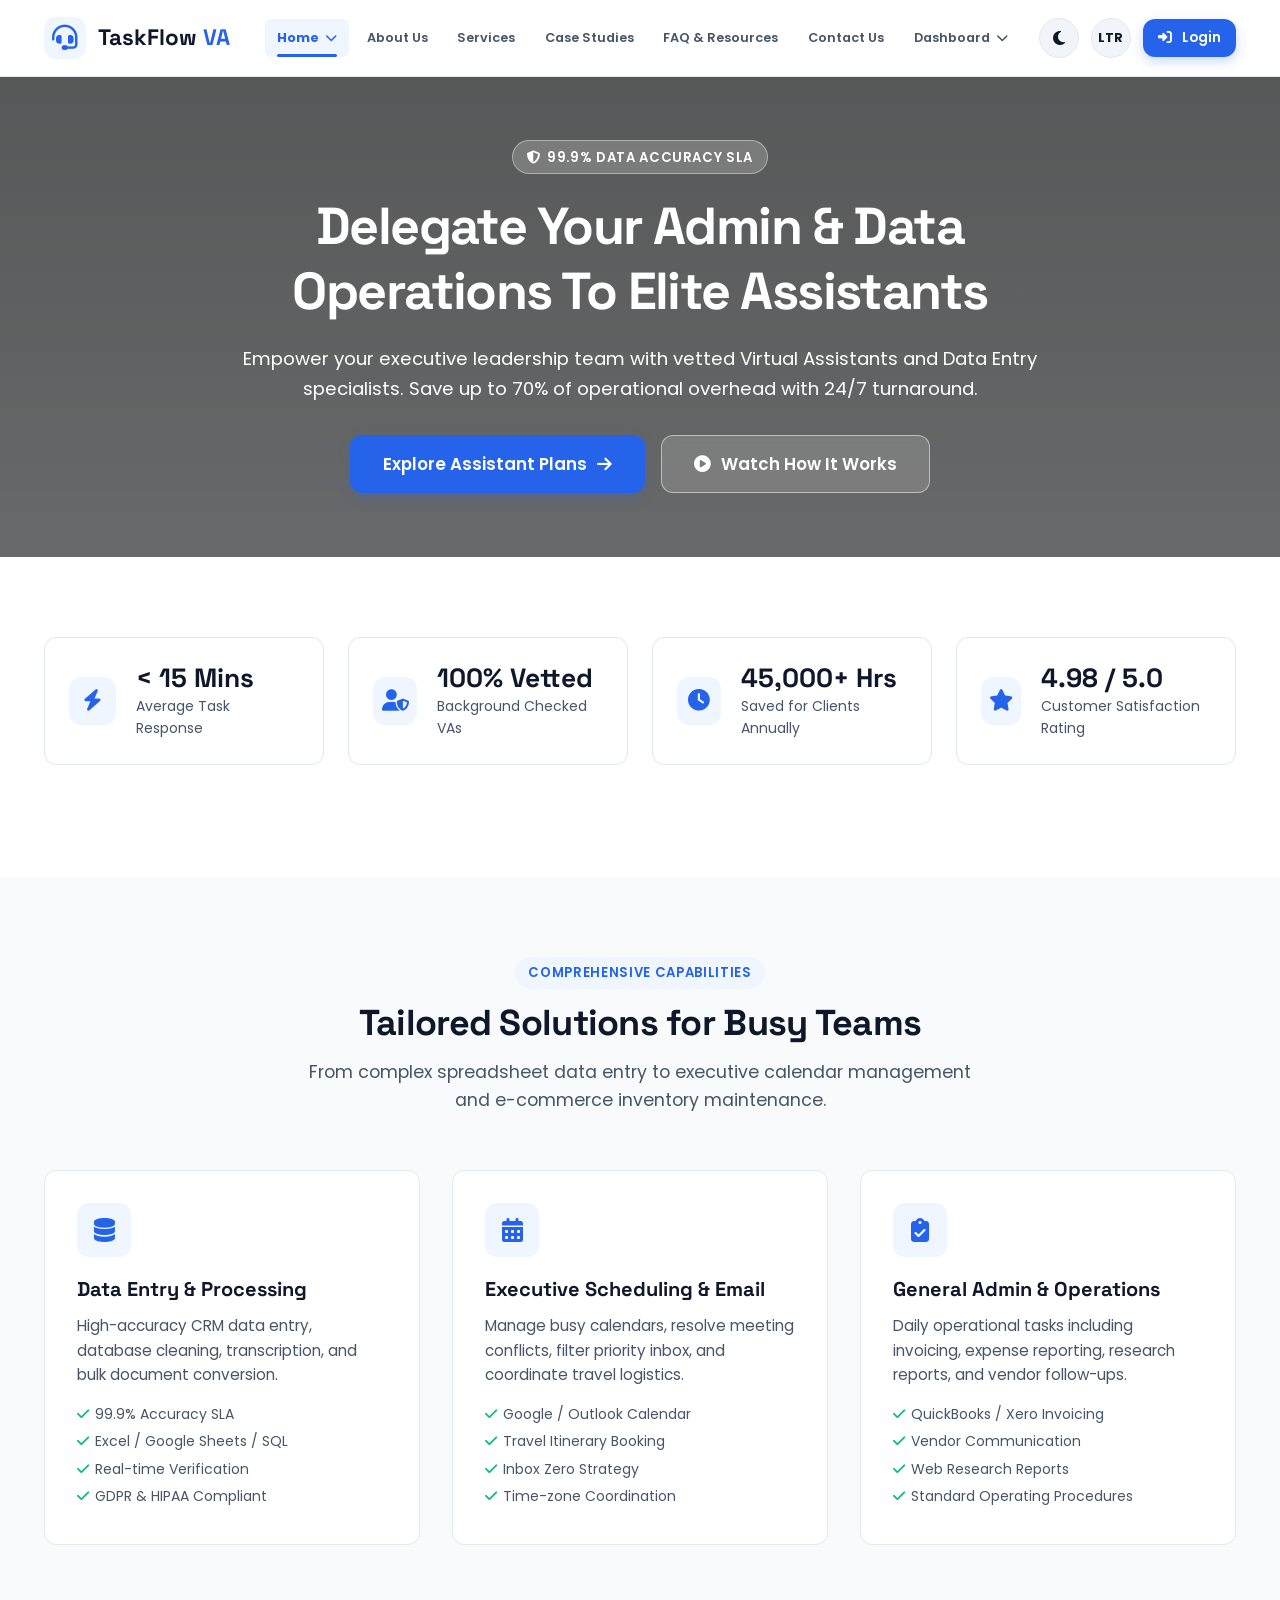
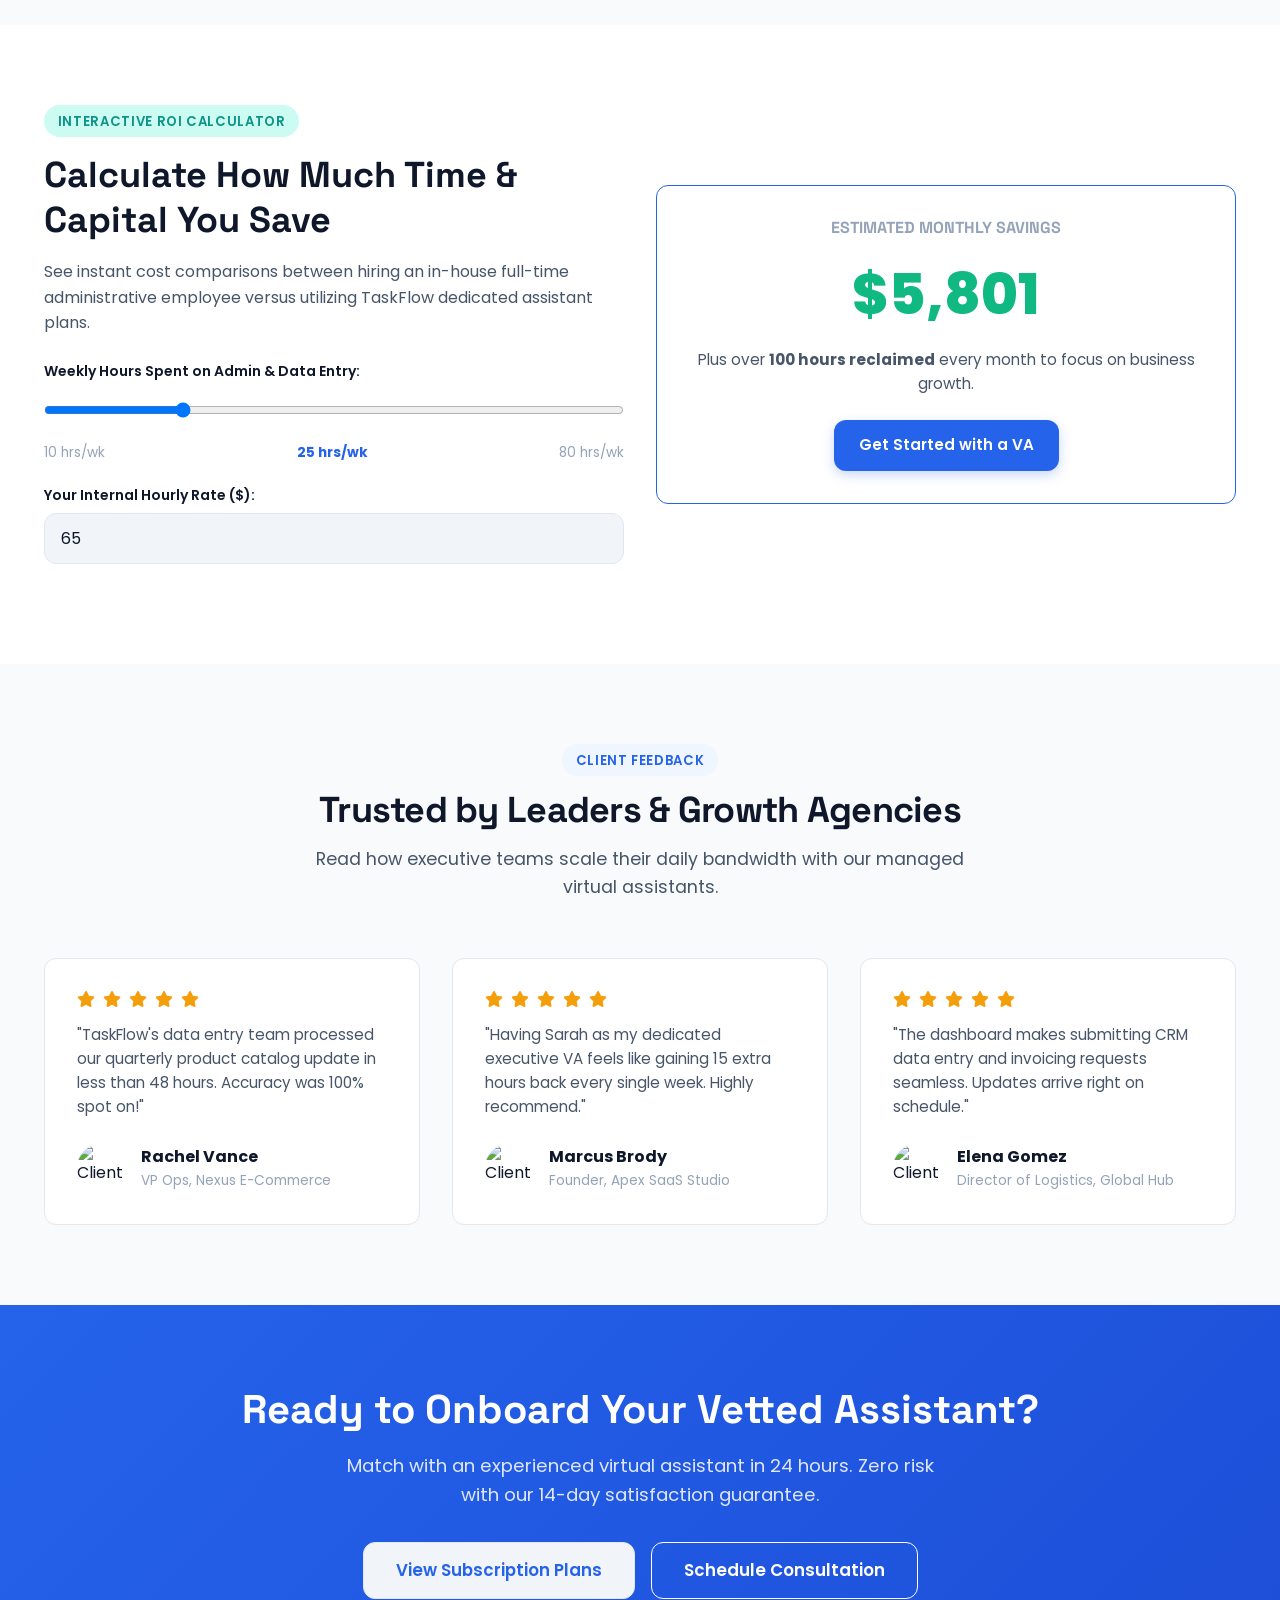
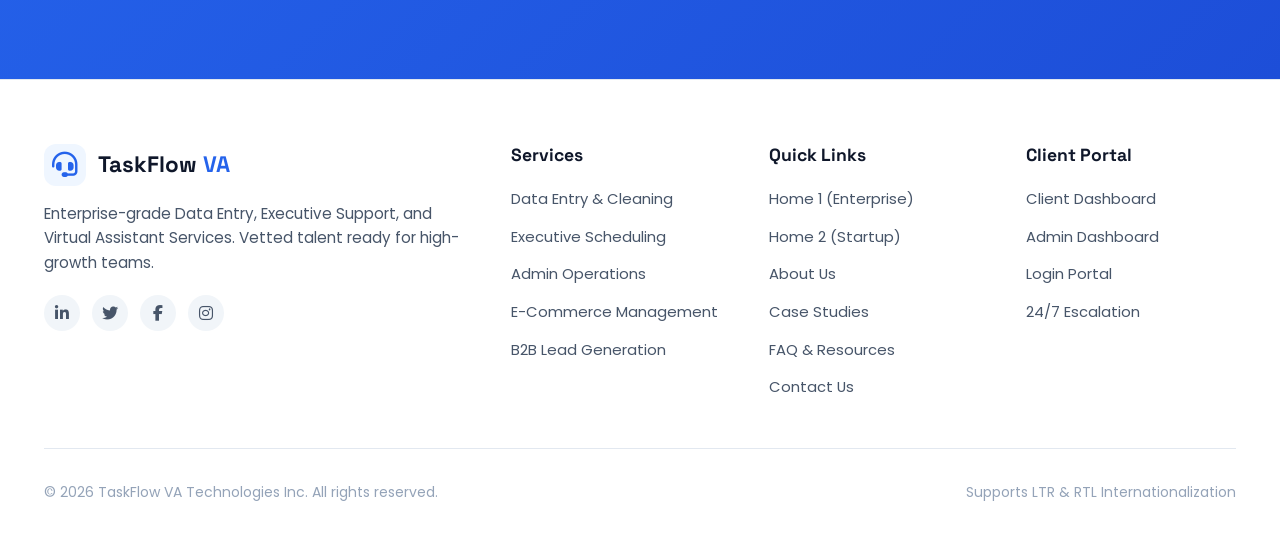
==== index.html @ 37976ad8 "hghg" ====
<!DOCTYPE html>
<html lang="en" dir="ltr" data-theme="light">

<head>
  <meta charset="UTF-8">
  <meta name="viewport" content="width=device-width, initial-scale=1.0">
  <!-- Favicon -->
  <link rel="icon" type="image/svg+xml" href="data:image/svg+xml,%3Csvg xmlns='http://www.w3.org/2000/svg' viewBox='0 0 32 32'%3E%3Crect width='32' height='32' rx='7' fill='%232563eb'/%3E%3Cpath d='M18.5 5L10 18h7l-3.5 9L24 14h-7z' fill='white'/%3E%3C/svg%3E">
  <link rel="icon" type="image/png" sizes="32x32" href="data:image/svg+xml,%3Csvg xmlns='http://www.w3.org/2000/svg' viewBox='0 0 32 32'%3E%3Crect width='32' height='32' rx='7' fill='%232563eb'/%3E%3Cpath d='M18.5 5L10 18h7l-3.5 9L24 14h-7z' fill='white'/%3E%3C/svg%3E">
  <title>Home 1 | TaskFlow VA - Professional Virtual Assistant Services</title>
  <meta name="description" content="Enterprise-grade Data Entry, Executive Scheduling, E-commerce Support, and Virtual Assistant Services. Scalable assistant packages for businesses and leaders.">

  <!-- FontAwesome Icons -->
  <link rel="stylesheet" href="https://cdnjs.cloudflare.com/ajax/libs/font-awesome/6.4.0/css/all.min.css">
  <!-- Leaflet Map CSS & JS -->
  <link rel="stylesheet" href="https://unpkg.com/leaflet@1.9.4/dist/leaflet.css" />
  <script src="https://unpkg.com/leaflet@1.9.4/dist/leaflet.js"></script>
  <!-- Custom Application Styling -->
  <link rel="stylesheet" href="style.css">
</head>

<body>

  <!-- COMMON HEADER -->
  <header class="app-header" id="app-header">
    <div class="container header-container">
      <a href="index.html" class="brand-logo">
        <i class="fa-solid fa-headset"></i>
        <span>TaskFlow <span style="color: var(--primary);">VA</span></span>
      </a>

      <nav>
        <ul class="nav-menu" id="nav-menu">
          <li class="nav-item dropdown">
            <a href="javascript:void(0)" class="nav-link" id="home-dropdown-btn">
              <span>Home</span>
              <i class="fa-solid fa-chevron-down" style="font-size: 0.75rem;"></i>
            </a>
            <div class="dropdown-menu">
              <a href="index.html" class="dropdown-item">Home 1</a>
              <a href="home2.html" class="dropdown-item">Home 2</a>
            </div>
          </li>
          <li class="nav-item">
            <a href="about.html" class="nav-link">About Us</a>
          </li>
          <li class="nav-item">
            <a href="services.html" class="nav-link">Services</a>
          </li>
          <li class="nav-item">
            <a href="case-studies.html" class="nav-link">Case Studies</a>
          </li>
          <li class="nav-item">
            <a href="faq.html" class="nav-link">FAQ & Resources</a>
          </li>
          <li class="nav-item">
            <a href="contact.html" class="nav-link">Contact Us</a>
          </li>
          <li class="nav-item dropdown">
            <a href="javascript:void(0)" class="nav-link" id="dashboard-dropdown-btn">
              <span>Dashboard</span>
              <i class="fa-solid fa-chevron-down" style="font-size: 0.75rem;"></i>
            </a>
            <div class="dropdown-menu">
              <a href="user-dashboard.html" class="dropdown-item">User Dashboard</a>
              <a href="admin-dashboard.html" class="dropdown-item">Admin Dashboard</a>
            </div>
          </li>
          <li class="nav-item mobile-only-controls" style="margin-top: 1rem; border-top: 1px solid var(--card-border); padding-top: 1.5rem;">
            <div class="mobile-controls-row">
              <button class="mobile-ctrl-btn" title="Toggle Light/Dark Theme" onclick="toggleTheme()">
                <i class="fa-solid fa-moon theme-icon-elem"></i>
                <span>Theme</span>
              </button>
              <button class="mobile-ctrl-btn" title="Toggle LTR/RTL Layout" onclick="toggleRTL()">
                <span class="rtl-text-elem" style="font-weight: 700;">LTR</span>
                <span>Layout</span>
              </button>
            </div>
            <a href="login.html" class="btn btn-primary" style="width: 100%; justify-content: center; margin-top: 1rem; padding: 0.75rem;">
              <i class="fa-solid fa-right-to-bracket"></i>
              <span>Login</span>
            </a>
          </li>
        </ul>
      </nav>

      <div class="header-actions">
        <button class="control-btn desktop-only-control" id="theme-toggle" title="Toggle Light/Dark Theme" onclick="toggleTheme()">
          <i class="fa-solid fa-moon theme-icon-elem" id="theme-icon"></i>
        </button>
        <button class="control-btn desktop-only-control" id="rtl-toggle" title="Toggle LTR/RTL Layout" onclick="toggleRTL()">
          <span id="rtl-text" class="rtl-text-elem" style="font-weight: 700; font-size: 0.8rem;">LTR</span>
        </button>
        <a href="login.html" class="btn btn-primary btn-sm desktop-only-control">
          <i class="fa-solid fa-right-to-bracket"></i>
          <span>Login</span>
        </a>
        <button class="control-btn mobile-toggle" onclick="toggleMobileMenu()">
          <i class="fa-solid fa-bars"></i>
        </button>
      </div>
    </div>
  </header>

  <main id="app-content">
    <!-- HOME 1 PAGE -->
    <div id="view-home1" class="page-view active">
      <!-- Section 1: Hero Banner -->
      <section class="hero-section hero-section-bg hero-bg-home1">
        <div class="container">
          <div class="hero-content hero-content-center">
            <span class="badge"><i class="fa-solid fa-shield-halved"></i> 99.9% Data Accuracy SLA</span>
            <h1>Delegate Your Admin & Data Operations To Elite Assistants</h1>
            <p style="color: #ffffff;">Empower your executive leadership team with vetted Virtual Assistants and Data Entry specialists. Save up to 70% of operational overhead with 24/7 turnaround.</p>
            <div class="flex gap-2 items-center justify-center">
              <a href="pricing.html" class="btn btn-primary btn-lg">
                <span>Explore Assistant Plans</span>
                <i class="fa-solid fa-arrow-right"></i>
              </a>
              <a href="how-it-works.html" class="btn btn-secondary btn-lg">
                <i class="fa-solid fa-circle-play"></i> Watch How It Works
              </a>
            </div>
          </div>
        </div>
      </section>

      <!-- Section 2: Key Capabilities & Live Stats -->
      <section class="section-padding" style="background: var(--bg-secondary); border-y: 1px solid var(--card-border);">
        <div class="container">
          <div class="stats-grid">
            <div class="stat-card">
              <div class="stat-icon"><i class="fa-solid fa-bolt"></i></div>
              <div class="stat-info">
                <h3>&lt; 15 Mins</h3>
                <p>Average Task Response</p>
              </div>
            </div>
            <div class="stat-card">
              <div class="stat-icon"><i class="fa-solid fa-user-shield"></i></div>
              <div class="stat-info">
                <h3>100% Vetted</h3>
                <p>Background Checked VAs</p>
              </div>
            </div>
            <div class="stat-card">
              <div class="stat-icon"><i class="fa-solid fa-clock"></i></div>
              <div class="stat-info">
                <h3>45,000+ Hrs</h3>
                <p>Saved for Clients Annually</p>
              </div>
            </div>
            <div class="stat-card">
              <div class="stat-icon"><i class="fa-solid fa-star"></i></div>
              <div class="stat-info">
                <h3>4.98 / 5.0</h3>
                <p>Customer Satisfaction Rating</p>
              </div>
            </div>
          </div>
        </div>
      </section>

      <!-- Section 3: Core Capabilities & Featured Services -->
      <section class="section-padding">
        <div class="container">
          <div class="section-header text-center">
            <span class="badge">Comprehensive Capabilities</span>
            <h2>Tailored Solutions for Busy Teams</h2>
            <p>From complex spreadsheet data entry to executive calendar management and e-commerce inventory maintenance.</p>
          </div>
          <div class="grid-3" id="home1-services-grid"></div>
        </div>
      </section>

      <!-- Section 4: Interactive ROI & Hours Estimator -->
      <section class="section-padding" style="background: var(--bg-secondary);">
        <div class="container">
          <div class="grid-2 items-center">
            <div>
              <span class="badge badge-accent">Interactive ROI Calculator</span>
              <h2 style="font-size: 2.25rem; margin: 1rem 0;">Calculate How Much Time & Capital You Save</h2>
              <p style="color: var(--text-secondary); margin-bottom: 1.5rem;">See instant cost comparisons between hiring an in-house full-time administrative employee versus utilizing TaskFlow dedicated assistant plans.</p>

              <div class="form-group">
                <label>Weekly Hours Spent on Admin & Data Entry:</label>
                <input type="range" min="10" max="80" value="25" class="form-control" id="calc-hours" oninput="updateCalculator()">
                <div class="flex justify-between" style="font-size: 0.85rem; color: var(--text-muted); margin-top: 0.25rem;">
                  <span>10 hrs/wk</span>
                  <span id="calc-hours-val" style="font-weight: 700; color: var(--primary);">25 hrs/wk</span>
                  <span>80 hrs/wk</span>
                </div>
              </div>

              <div class="form-group">
                <label>Your Internal Hourly Rate ($):</label>
                <input type="number" value="65" class="form-control" id="calc-rate" oninput="updateCalculator()">
              </div>
            </div>

            <div class="feature-card" style="background: var(--card-bg); text-align: center; border-color: var(--primary);">
              <h3 style="color: var(--text-muted); font-size: 1rem; text-transform: uppercase;">Estimated Monthly Savings</h3>
              <div style="font-size: 3.5rem; font-weight: 800; color: var(--success); margin: 0.5rem 0;" id="calc-savings-result">$4,875</div>
              <p style="color: var(--text-secondary); margin-bottom: 1.5rem;">Plus over <strong><span id="calc-hours-saved">100</span> hours reclaimed</strong> every month to focus on business growth.</p>
              <a href="pricing.html" class="btn btn-primary">Get Started with a VA</a>
            </div>
          </div>
        </div>
      </section>

      <!-- Section 5: Client Testimonials & Endorsements -->
      <section class="section-padding">
        <div class="container">
          <div class="section-header text-center">
            <span class="badge">Client Feedback</span>
            <h2>Trusted by Leaders & Growth Agencies</h2>
            <p>Read how executive teams scale their daily bandwidth with our managed virtual assistants.</p>
          </div>
          <div class="grid-3">
            <div class="feature-card">
              <div class="flex gap-1" style="color: var(--warning); margin-bottom: 1rem;">
                <i class="fa-solid fa-star"></i><i class="fa-solid fa-star"></i><i class="fa-solid fa-star"></i><i class="fa-solid fa-star"></i><i class="fa-solid fa-star"></i>
              </div>
              <p style="color: var(--text-secondary); margin-bottom: 1.5rem;">"TaskFlow's data entry team processed our quarterly product catalog update in less than 48 hours. Accuracy was 100% spot on!"</p>
              <div class="flex items-center gap-2">
                <img src="https://images.unsplash.com/photo-1534528741775-53994a69daeb?auto=format&fit=crop&w=120&q=80" style="width: 48px; height: 48px; border-radius: 50%;" alt="Client">
                <div>
                  <strong>Rachel Vance</strong>
                  <p style="font-size: 0.85rem; color: var(--text-muted);">VP Ops, Nexus E-Commerce</p>
                </div>
              </div>
            </div>

            <div class="feature-card">
              <div class="flex gap-1" style="color: var(--warning); margin-bottom: 1rem;">
                <i class="fa-solid fa-star"></i><i class="fa-solid fa-star"></i><i class="fa-solid fa-star"></i><i class="fa-solid fa-star"></i><i class="fa-solid fa-star"></i>
              </div>
              <p style="color: var(--text-secondary); margin-bottom: 1.5rem;">"Having Sarah as my dedicated executive VA feels like gaining 15 extra hours back every single week. Highly recommend."</p>
              <div class="flex items-center gap-2">
                <img src="https://images.unsplash.com/photo-1507003211169-0a1dd7228f2d?auto=format&fit=crop&w=120&q=80" style="width: 48px; height: 48px; border-radius: 50%;" alt="Client">
                <div>
                  <strong>Marcus Brody</strong>
                  <p style="font-size: 0.85rem; color: var(--text-muted);">Founder, Apex SaaS Studio</p>
                </div>
              </div>
            </div>

            <div class="feature-card">
              <div class="flex gap-1" style="color: var(--warning); margin-bottom: 1rem;">
                <i class="fa-solid fa-star"></i><i class="fa-solid fa-star"></i><i class="fa-solid fa-star"></i><i class="fa-solid fa-star"></i><i class="fa-solid fa-star"></i>
              </div>
              <p style="color: var(--text-secondary); margin-bottom: 1.5rem;">"The dashboard makes submitting CRM data entry and invoicing requests seamless. Updates arrive right on schedule."</p>
              <div class="flex items-center gap-2">
                <img src="https://images.unsplash.com/photo-1573497019940-1c28c88b4f3e?auto=format&fit=crop&w=120&q=80" style="width: 48px; height: 48px; border-radius: 50%;" alt="Client">
                <div>
                  <strong>Elena Gomez</strong>
                  <p style="font-size: 0.85rem; color: var(--text-muted);">Director of Logistics, Global Hub</p>
                </div>
              </div>
            </div>
          </div>
        </div>
      </section>

      <!-- Section 6: Action Banner CTA -->
      <section class="section-padding" style="background: linear-gradient(135deg, var(--primary), #1d4ed8); color: #ffffff;">
        <div class="container text-center">
          <h2 style="font-size: 2.5rem; color: #ffffff; margin-bottom: 1rem;">Ready to Onboard Your Vetted Assistant?</h2>
          <p style="font-size: 1.15rem; color: rgba(255,255,255,0.85); max-width: 600px; margin: 0 auto 2rem auto;">Match with an experienced virtual assistant in 24 hours. Zero risk with our 14-day satisfaction guarantee.</p>
          <div class="flex justify-center gap-2">
            <a href="pricing.html" class="btn btn-secondary btn-lg" style="color: var(--primary);">View Subscription Plans</a>
            <a href="contact.html" class="btn btn-outline btn-lg" style="border-color: #fff; color: #fff;">Schedule Consultation</a>
          </div>
        </div>
      </section>
    </div>
  </main>

  <!-- COMMON FOOTER -->
  <footer class="app-footer">
    <div class="container">
      <div class="footer-grid">
        <div class="footer-col">
          <a href="index.html" class="brand-logo" style="margin-bottom: 1rem; display: inline-flex;">
            <i class="fa-solid fa-headset"></i>
            <span>TaskFlow <span style="color: var(--primary);">VA</span></span>
          </a>
          <p>Enterprise-grade Data Entry, Executive Support, and Virtual Assistant Services. Vetted talent ready for high-growth teams.</p>
          <div class="social-links">
            <a href="javascript:void(0)" class="social-icon"><i class="fa-brands fa-linkedin-in"></i></a>
            <a href="javascript:void(0)" class="social-icon"><i class="fa-brands fa-twitter"></i></a>
            <a href="javascript:void(0)" class="social-icon"><i class="fa-brands fa-facebook-f"></i></a>
            <a href="javascript:void(0)" class="social-icon"><i class="fa-brands fa-instagram"></i></a>
          </div>
        </div>

        <div class="footer-col">
          <h4>Services</h4>
          <ul class="footer-links">
            <li><a href="services.html">Data Entry & Cleaning</a></li>
            <li><a href="services.html">Executive Scheduling</a></li>
            <li><a href="services.html">Admin Operations</a></li>
            <li><a href="services.html">E-Commerce Management</a></li>
            <li><a href="services.html">B2B Lead Generation</a></li>
          </ul>
        </div>

        <div class="footer-col">
          <h4>Quick Links</h4>
          <ul class="footer-links">
            <li><a href="index.html">Home 1 (Enterprise)</a></li>
            <li><a href="home2.html">Home 2 (Startup)</a></li>
            <li><a href="about.html">About Us</a></li>
            <li><a href="case-studies.html">Case Studies</a></li>
            <li><a href="faq.html">FAQ & Resources</a></li>
            <li><a href="contact.html">Contact Us</a></li>
          </ul>
        </div>

        <div class="footer-col">
          <h4>Client Portal</h4>
          <ul class="footer-links">
            <li><a href="user-dashboard.html">Client Dashboard</a></li>
            <li><a href="admin-dashboard.html">Admin Dashboard</a></li>
            <li><a href="login.html">Login Portal</a></li>
            <li><a href="contact.html">24/7 Escalation</a></li>
          </ul>
        </div>
      </div>

      <div class="footer-bottom">
        <p>&copy; 2026 TaskFlow VA Technologies Inc. All rights reserved.</p>
        <p>Supports LTR & RTL Internationalization</p>
      </div>
    </div>
  </footer>

  <script src="data.js"></script>
  <script src="app.js"></script>
</body>
</html>
---- style.css ----
/* ==========================================================================
   Data Entry & Virtual Assistant Service - Design System & Modern CSS
   ========================================================================== */

@import url('https://fonts.googleapis.com/css2?family=Poppins:ital,wght@0,300;0,400;0,500;0,600;0,700;0,800;1,400&family=Space+Grotesk:wght@400;500;600;700&family=Outfit:wght@400;500;600;700;800&display=swap');

:root {
  /* Color Palette - Light Mode */
  --bg-primary: #f8fafc;
  --bg-secondary: #ffffff;
  --bg-tertiary: #f1f5f9;
  --card-bg: #ffffff;
  --card-border: #e2e8f0;

  --text-primary: #0f172a;
  --text-secondary: #475569;
  --text-muted: #94a3b8;

  --primary: #2563eb;
  --primary-hover: #1d4ed8;
  --primary-light: #eff6ff;
  --accent: #0d9488;
  --accent-light: #ccfbf1;
  --success: #10b981;
  --warning: #f59e0b;
  --danger: #ef4444;

  --header-bg: rgba(255, 255, 255, 0.92);
  --sidebar-bg: #ffffff;
  --sidebar-border: #e2e8f0;

  --shadow-sm: 0 1px 2px 0 rgba(0, 0, 0, 0.05);
  --shadow-md: 0 4px 6px -1px rgba(0, 0, 0, 0.1), 0 2px 4px -1px rgba(0, 0, 0, 0.06);
  --shadow-lg: 0 10px 25px -5px rgba(0, 0, 0, 0.1), 0 8px 10px -6px rgba(0, 0, 0, 0.04);
  --shadow-glow: 0 0 20px rgba(37, 99, 235, 0.15);

  --radius-sm: 6px;
  --radius-md: 12px;
  --radius-lg: 20px;
  --radius-full: 9999px;

  --transition: all 0.25s cubic-bezier(0.4, 0, 0.2, 1);
  --font-main: 'Poppins', -apple-system, BlinkMacSystemFont, sans-serif;
  --font-heading: 'Space Grotesk', sans-serif;
}

[data-theme="dark"] {
  /* Color Palette - Dark Mode */
  --bg-primary: #0b0f19;
  --bg-secondary: #111827;
  --bg-tertiary: #1e293b;
  --card-bg: #111827;
  --card-border: #1f2937;

  --text-primary: #f8fafc;
  --text-secondary: #cbd5e1;
  --text-muted: #64748b;

  --primary: #3b82f6;
  --primary-hover: #60a5fa;
  --primary-light: rgba(59, 130, 246, 0.15);
  --accent: #14b8a6;
  --accent-light: rgba(20, 184, 166, 0.15);
  --success: #34d399;
  --warning: #fbbf24;
  --danger: #f87171;

  --header-bg: rgba(17, 24, 39, 0.92);
  --sidebar-bg: #111827;
  --sidebar-border: #1f2937;

  --shadow-sm: 0 1px 2px 0 rgba(0, 0, 0, 0.4);
  --shadow-md: 0 4px 6px -1px rgba(0, 0, 0, 0.5);
  --shadow-lg: 0 10px 25px -5px rgba(0, 0, 0, 0.6);
  --shadow-glow: 0 0 25px rgba(59, 130, 246, 0.25);
}

/* Reset & Basic Styles */
*,
*::before,
*::after {
  box-sizing: border-box;
  margin: 0;
  padding: 0;
}

html,
body {
  max-width: 100%;
  overflow-x: hidden !important;
  position: relative;
}

body {
  font-family: var(--font-main);
  background-color: var(--bg-primary);
  color: var(--text-primary);
  line-height: 1.6;
  transition: background-color 0.3s ease, color 0.3s ease;
}

/* Global Content Containment for Mobile Zero-Scrollbar */
main,
section,
.page-view,
.container,
.hero-section,
.dashboard-main,
.app-header,
.app-footer {
  max-width: 100vw;
  box-sizing: border-box;
}

/* Typography */
h1,
h2,
h3,
h4,
h5,
h6 {
  font-family: var(--font-heading);
  font-weight: 700;
  line-height: 1.25;
  color: var(--text-primary);
}

a {
  color: var(--primary);
  text-decoration: none;
  transition: var(--transition);
}

a:hover {
  color: var(--primary-hover);
}

button,
input,
select,
textarea {
  font-family: inherit;
  font-size: inherit;
}

/* Utility Containers */
.container {
  width: 100%;
  max-width: 1240px;
  margin: 0 auto;
  padding: 0 1.5rem;
}

.section-padding {
  padding: 5rem 0;
}

.text-center {
  text-align: center;
}

.text-start {
  text-align: start;
}

.flex {
  display: flex;
}

.flex-col {
  flex-direction: column;
}

.items-center {
  align-items: center;
}

.justify-between {
  justify-content: space-between;
}

.justify-center {
  justify-content: center;
}

.gap-1 {
  gap: 0.5rem;
}

.gap-2 {
  gap: 1rem;
}

.gap-3 {
  gap: 1.5rem;
}

.gap-4 {
  gap: 2rem;
}

.badge {
  display: inline-flex;
  align-items: center;
  gap: 0.4rem;
  padding: 0.35rem 0.85rem;
  font-size: 0.825rem;
  font-weight: 600;
  border-radius: var(--radius-full);
  background: var(--primary-light);
  color: var(--primary);
  text-transform: uppercase;
  letter-spacing: 0.05em;
}

.badge-accent {
  background: var(--accent-light);
  color: var(--accent);
}

.section-header {
  max-width: 680px;
  margin: 0 auto 3.5rem auto;
}

.section-header h2 {
  font-size: 2.25rem;
  margin: 0.75rem 0;
  letter-spacing: -0.02em;
}

.section-header p {
  color: var(--text-secondary);
  font-size: 1.1rem;
}

/* Buttons */
.btn {
  display: inline-flex;
  align-items: center;
  justify-content: center;
  gap: 0.6rem;
  padding: 0.75rem 1.5rem;
  font-size: 0.95rem;
  font-weight: 600;
  border-radius: var(--radius-md);
  border: 1px solid transparent;
  cursor: pointer;
  transition: var(--transition);
  white-space: nowrap;
}

.btn-primary {
  background-color: var(--primary);
  color: #ffffff;
  box-shadow: 0 4px 12px rgba(37, 99, 235, 0.25);
}

.btn-primary:hover {
  background-color: var(--primary-hover);
  transform: translateY(-2px);
  box-shadow: 0 6px 18px rgba(37, 99, 235, 0.35);
  color: #ffffff;
}

.btn-secondary {
  background-color: var(--bg-tertiary);
  color: var(--text-primary);
  border-color: var(--card-border);
}

.btn-secondary:hover {
  background-color: var(--card-border);
  color: var(--text-primary);
}

.btn-outline {
  background: transparent;
  border-color: var(--primary);
  color: var(--primary);
}

.btn-outline:hover {
  background: var(--primary-light);
}

.btn-sm {
  padding: 0.45rem 0.9rem;
  font-size: 0.85rem;
}

.btn-lg {
  padding: 0.9rem 2rem;
  font-size: 1.05rem;
}

/* Header & Header Options */
.app-header {
  position: fixed;
  top: 0;
  left: 0;
  right: 0;
  width: 100%;
  z-index: 1000;
  background-color: var(--header-bg);
  backdrop-filter: blur(12px);
  border-bottom: 1px solid var(--card-border);
  transition: var(--transition);
}

.header-container {
  display: flex;
  align-items: center;
  justify-content: space-between;
  height: 76px;
}

.brand-logo {
  display: flex;
  align-items: center;
  gap: 0.75rem;
  font-family: var(--font-heading);
  font-size: 1.4rem;
  font-weight: 800;
  color: var(--text-primary);
  white-space: nowrap;
  flex-shrink: 0;
}

.brand-logo i {
  color: var(--primary);
  font-size: 1.6rem;
  background: var(--primary-light);
  padding: 0.5rem;
  border-radius: var(--radius-md);
}

.nav-menu {
  display: flex;
  align-items: center;
  gap: 0.35rem;
  list-style: none;
  margin-right: auto;
  padding-left: 1rem;
}

.nav-item {
  position: relative;
  white-space: nowrap;
}

.nav-link {
  display: inline-flex;
  align-items: center;
  gap: 0.4rem;
  padding: 0.55rem 0.75rem;
  font-size: 0.8rem;
  font-weight: 600;
  color: var(--text-secondary);
  border-radius: var(--radius-sm);
  cursor: pointer;
  white-space: nowrap;
  position: relative;
  transition: var(--transition);
}

.nav-link::after {
  content: '';
  position: absolute;
  bottom: 0;
  left: 0.75rem;
  right: 0.75rem;
  height: 3px;
  background-color: var(--primary);
  border-radius: 2px;
  transform: scaleX(0);
  transition: transform 0.25s ease;
}

.nav-link:hover {
  color: var(--primary);
  background-color: var(--primary-light);
}

.nav-link:hover::after {
  transform: scaleX(1);
}

.nav-link.active {
  color: var(--primary);
  background-color: var(--primary-light);
  font-weight: 700;
}

.nav-link.active::after {
  transform: scaleX(1);
}

/* Dropdown Menu */
.dropdown-menu {
  position: absolute;
  top: 100%;
  inset-inline-start: 0;
  min-width: 200px;
  background-color: var(--card-bg);
  border: 1px solid var(--card-border);
  border-radius: var(--radius-md);
  box-shadow: var(--shadow-lg);
  padding: 0.5rem;
  display: none;
  flex-direction: column;
  gap: 0.25rem;
  z-index: 1050;
  animation: fadeIn 0.2s ease;
}

.nav-item.dropdown:hover .dropdown-menu,
.nav-item.dropdown:focus-within .dropdown-menu {
  display: flex;
}

.dropdown-item {
  display: flex;
  align-items: center;
  gap: 0.6rem;
  padding: 0.65rem 0.9rem;
  font-size: 0.9rem;
  font-weight: 500;
  color: var(--text-secondary);
  border-radius: var(--radius-sm);
  transition: var(--transition);
}

.dropdown-item:hover,
.dropdown-item.active {
  background-color: var(--primary-light);
  color: var(--primary);
  font-weight: 600;
}

/* Header Controls Right */
.header-actions {
  display: flex;
  align-items: center;
  gap: 0.75rem;
}

.control-btn {
  background: var(--bg-tertiary);
  border: 1px solid var(--card-border);
  color: var(--text-primary);
  width: 40px;
  height: 40px;
  border-radius: var(--radius-full);
  display: flex;
  align-items: center;
  justify-content: center;
  cursor: pointer;
  transition: var(--transition);
  font-size: 1rem;
}

.control-btn:hover {
  background: var(--primary-light);
  color: var(--primary);
  border-color: var(--primary);
}

.mobile-toggle {
  display: none;
}

/* Common Footer */
.app-footer {
  background-color: var(--bg-secondary);
  border-top: 1px solid var(--card-border);
  padding: 4rem 0 2rem 0;
}

.footer-grid {
  display: grid;
  grid-template-columns: 2fr repeat(3, 1fr);
  gap: 3rem;
  margin-bottom: 3rem;
}

.footer-col h4 {
  font-size: 1.1rem;
  margin-bottom: 1.25rem;
}

.footer-col p {
  color: var(--text-secondary);
  margin-bottom: 1.25rem;
  font-size: 0.95rem;
}

.footer-links {
  list-style: none;
  display: flex;
  flex-direction: column;
  gap: 0.75rem;
}

.footer-links a {
  color: var(--text-secondary);
  font-size: 0.925rem;
}

.footer-links a:hover {
  color: var(--primary);
  padding-inline-start: 4px;
}

.social-links {
  display: flex;
  gap: 0.75rem;
}

.social-icon {
  width: 36px;
  height: 36px;
  border-radius: var(--radius-full);
  background: var(--bg-tertiary);
  color: var(--text-secondary);
  display: flex;
  align-items: center;
  justify-content: center;
  transition: var(--transition);
}

.social-icon:hover {
  background: var(--primary);
  color: #ffffff;
}

.footer-bottom {
  border-top: 1px solid var(--card-border);
  padding-top: 2rem;
  display: flex;
  align-items: center;
  justify-content: space-between;
  color: var(--text-muted);
  font-size: 0.875rem;
}

/* Page Views Container */
.page-view {
  display: none;
}

.page-view.active {
  display: block;
  animation: fadeIn 0.3s ease;
}

@keyframes fadeIn {
  from {
    opacity: 0;
    transform: translateY(6px);
  }

  to {
    opacity: 1;
    transform: translateY(0);
  }
}

/* Cards & Grid Systems */
.grid-2 {
  display: grid;
  grid-template-columns: repeat(2, 1fr);
  gap: 2rem;
}

.grid-3 {
  display: grid;
  grid-template-columns: repeat(3, 1fr);
  gap: 2rem;
}

.grid-4 {
  display: grid;
  grid-template-columns: repeat(4, 1fr);
  gap: 1.5rem;
}

.feature-card {
  background: var(--card-bg);
  border: 1px solid var(--card-border);
  border-radius: var(--radius-md);
  padding: 2rem;
  transition: var(--transition);
  position: relative;
  overflow: hidden;
}

.feature-card:hover {
  transform: translateY(-4px);
  box-shadow: var(--shadow-lg);
  border-color: var(--primary);
}

.feature-icon {
  width: 54px;
  height: 54px;
  border-radius: var(--radius-md);
  background: var(--primary-light);
  color: var(--primary);
  display: flex;
  align-items: center;
  justify-content: center;
  font-size: 1.5rem;
  margin-bottom: 1.25rem;
}

.feature-card h3 {
  font-size: 1.25rem;
  margin-bottom: 0.75rem;
}

.feature-card p {
  color: var(--text-secondary);
  font-size: 0.95rem;
}

body {
  padding-top: 76px;
}

/* Hero Sections */
.hero-section {
  padding: 4rem 0 4rem 0;
  position: relative;
}

/* Hero Sections & Custom Background Images */
.hero-section-bg {
  background-size: cover;
  background-position: center;
  background-repeat: no-repeat;
  position: relative;
  overflow: hidden;
}

.hero-section-bg::before {
  content: '';
  position: absolute;
  inset: 0;
  background: linear-gradient(180deg, rgba(0, 0, 0, 0.65) 0%, rgba(0, 0, 0, 0.58) 100%);
  z-index: 0;
}

.hero-section-bg .container {
  position: relative;
  z-index: 1;
}

/* Page Specific Hero Backgrounds */
.hero-bg-home1 {
  background-image: url('https://wallpaperaccess.com/full/6109500.jpg');
}

.hero-bg-home2 {
  background-image: url('https://wallpaperaccess.com/full/4983853.jpg');
}

.hero-bg-about {
  background-image: url('https://images.pexels.com/photos/10410241/pexels-photo-10410241.jpeg');
}

.hero-bg-services {
  background-image: url('https://media.licdn.com/dms/image/v2/D4E12AQG31EPXqrKB3Q/article-cover_image-shrink_600_2000/B4EZ8hnR.CIcAM-/0/1782975373429?e=2147483647&v=beta&t=ZMLA1O1Ik9d9aGqx2IPIxe_sf70NKt3csMIx1Jnbl_s');
}

.hero-bg-pricing {
  background-image: url('https://images.unsplash.com/photo-1554224155-8d04cb21cd6c?auto=format&fit=crop&w=1600&q=80');
}

.hero-bg-how-it-works {
  background-image: url('https://images.unsplash.com/photo-1531403009284-440f080d1e12?auto=format&fit=crop&w=1600&q=80');
}

.hero-bg-case-studies {
  background-image: url('https://encrypted-tbn0.gstatic.com/images?q=tbn:ANd9GcSbltpoqi2le7OzE8TVq7BAXncCCxEjyM0UVkMoRclLuEJZHWWDWh7SXKc&s=10');
}

.hero-bg-faq {
  background-image: url('https://c1.wallpaperflare.com/preview/584/76/914/faq-questions-often-help.jpg');
}

.hero-bg-contact {
  background-image: url('https://encrypted-tbn0.gstatic.com/images?q=tbn:ANd9GcRZQM6elMmPtFC3_FzIrTMKBpKKffmxmOLqfpInYOwZ2p4xkFBQxdu1yQL9&s=10');
}

/* Force All Hero Content Centered and Pure White Text */
.hero-content-center {
  text-align: center;
  max-width: 800px;
  margin: 0 auto;
}

.hero-section-bg,
.hero-section-bg h1,
.hero-section-bg h2,
.hero-section-bg h3,
.hero-section-bg h4,
.hero-section-bg p,
.hero-section-bg span,
.hero-section-bg label,
.hero-content-center h1,
.hero-content-center p {
  color: #ffffff !important;
}

.hero-section-bg .badge {
  background: rgba(255, 255, 255, 0.2) !important;
  color: #ffffff !important;
  border: 1px solid rgba(255, 255, 255, 0.4) !important;
  backdrop-filter: blur(8px);
}

.hero-section-bg .btn-secondary,
.hero-section-bg .btn-outline {
  background: rgba(255, 255, 255, 0.15) !important;
  color: #ffffff !important;
  border-color: rgba(255, 255, 255, 0.5) !important;
  backdrop-filter: blur(8px);
}

.hero-section-bg .btn-secondary:hover,
.hero-section-bg .btn-outline:hover {
  background: rgba(255, 255, 255, 0.3) !important;
  color: #ffffff !important;
  border-color: #ffffff !important;
}

.hero-grid {
  display: grid;
  grid-template-columns: 1fr 1fr;
  gap: 3.5rem;
  align-items: center;
}

.hero-content h1 {
  font-size: 3.25rem;
  letter-spacing: -0.03em;
  margin: 1.25rem 0;
}

.hero-content p {
  font-size: 1.15rem;
  color: var(--text-secondary);
  margin-bottom: 2rem;
}

.hero-image-wrapper {
  position: relative;
}

.hero-img {
  width: 100%;
  border-radius: var(--radius-lg);
  box-shadow: var(--shadow-lg);
  object-fit: cover;
  max-height: 480px;
}

.hero-floating-card {
  position: absolute;
  bottom: -20px;
  inset-inline-start: -20px;
  background: var(--card-bg);
  border: 1px solid var(--card-border);
  padding: 1rem 1.5rem;
  border-radius: var(--radius-md);
  box-shadow: var(--shadow-lg);
  display: flex;
  align-items: center;
  gap: 1rem;
}

/* Pricing Cards */
.pricing-card {
  background: var(--card-bg);
  border: 1px solid var(--card-border);
  border-radius: var(--radius-lg);
  padding: 2.5rem 2rem;
  position: relative;
  transition: var(--transition);
  display: flex;
  flex-direction: column;
}

.pricing-card.popular {
  border-color: var(--primary);
  box-shadow: var(--shadow-glow);
  transform: scale(1.03);
}

.pricing-badge {
  position: absolute;
  top: -14px;
  inset-inline-end: 2rem;
  background: var(--primary);
  color: #fff;
  font-size: 0.75rem;
  font-weight: 700;
  padding: 0.3rem 0.8rem;
  border-radius: var(--radius-full);
}

.price-tag {
  font-size: 2.75rem;
  font-weight: 800;
  font-family: var(--font-heading);
  margin: 1rem 0;
  display: flex;
  align-items: baseline;
  gap: 0.3rem;
}

.price-tag span {
  font-size: 1rem;
  font-weight: 500;
  color: var(--text-muted);
}

.pricing-features {
  list-style: none;
  margin: 1.5rem 0 2rem 0;
  display: flex;
  flex-direction: column;
  gap: 0.85rem;
}

.pricing-features li {
  display: flex;
  align-items: center;
  gap: 0.75rem;
  font-size: 0.95rem;
  color: var(--text-secondary);
}

.pricing-features li i {
  color: var(--success);
}

/* Dashboard Layout */
.dashboard-container {
  display: flex;
  min-height: calc(100vh - 76px);
  background-color: var(--bg-primary);
  align-items: flex-start;
}

.dashboard-sidebar {
  width: 260px;
  background-color: var(--sidebar-bg);
  border-inline-end: 1px solid var(--sidebar-border);
  padding: 1.5rem 1rem;
  display: flex;
  flex-direction: column;
  justify-content: space-between;
  transition: var(--transition);
  position: fixed;
  top: 0;
  left: 0;
  height: 100vh;
  flex-shrink: 0;
  overflow-y: auto;
  z-index: 100;
}

.dashboard-main {
  flex: 1;
  padding: 2rem;
  min-width: 0;
  margin-inline-start: 260px;
}

.sidebar-logo {
  padding: 1rem 0.5rem 1.25rem 0.5rem;
  margin-bottom: 0.75rem;
  border-bottom: 1px solid var(--sidebar-border);
  display: flex;
  align-items: center;
  justify-content: center;
  flex-shrink: 0;
}

/* Hide Header & Footer on Dashboards */
body:has(#view-user-dashboard.active) .app-header,
body:has(#view-admin-dashboard.active) .app-header,
body:has(#view-user-dashboard.active) .app-footer,
body:has(#view-admin-dashboard.active) .app-footer {
  display: none !important;
}

body:has(#view-user-dashboard.active),
body:has(#view-admin-dashboard.active) {
  padding-top: 0 !important;
}

.sidebar-menu {
  list-style: none;
  display: flex;
  flex-direction: column;
  gap: 0.4rem;
}

.sidebar-item a {
  display: flex;
  align-items: center;
  gap: 0.85rem;
  padding: 0.75rem 1rem;
  color: var(--text-secondary);
  font-weight: 600;
  font-size: 0.925rem;
  border-radius: var(--radius-md);
  transition: var(--transition);
}

.sidebar-item a:hover,
.sidebar-item.active a {
  background-color: var(--primary-light);
  color: var(--primary);
}

.sidebar-item.logout a {
  color: var(--danger);
}

.sidebar-item.logout a:hover {
  background-color: rgba(239, 68, 68, 0.1);
  color: var(--danger);
}

.dashboard-main {
  flex: 1;
  padding: 2rem;
  min-width: 0;
}

.dashboard-topbar {
  display: flex;
  align-items: center;
  justify-content: space-between;
  margin-bottom: 2rem;
  padding-bottom: 1rem;
  border-bottom: 1px solid var(--card-border);
}

.stats-grid {
  display: grid;
  grid-template-columns: repeat(4, 1fr);
  gap: 1.5rem;
  margin-bottom: 2rem;
}

.stat-card {
  background: var(--card-bg);
  border: 1px solid var(--card-border);
  border-radius: var(--radius-md);
  padding: 1.5rem;
  display: flex;
  align-items: center;
  gap: 1.25rem;
}

.stat-icon {
  width: 48px;
  height: 48px;
  border-radius: var(--radius-md);
  background: var(--primary-light);
  color: var(--primary);
  display: flex;
  align-items: center;
  justify-content: center;
  font-size: 1.35rem;
}

.stat-info h3 {
  font-size: 1.65rem;
  font-weight: 800;
}

.stat-info p {
  color: var(--text-secondary);
  font-size: 0.875rem;
}

.dashboard-content-grid {
  display: grid;
  grid-template-columns: 2fr 1fr;
  gap: 1.75rem;
}

.dashboard-card {
  background: var(--card-bg);
  border: 1px solid var(--card-border);
  border-radius: var(--radius-md);
  padding: 1.5rem;
  margin-bottom: 1.5rem;
}

.chart-container {
  width: 100%;
  overflow-x: auto;
  -webkit-overflow-scrolling: touch;
  margin-top: 1rem;
}

.chart-container svg {
  min-width: 480px;
  width: 100%;
  height: auto;
  display: block;
}

.table-responsive {
  width: 100%;
  overflow-x: auto;
  -webkit-overflow-scrolling: touch;
  margin-top: 0.5rem;
}

.data-table {
  width: 100%;
  border-collapse: collapse;
  text-align: start;
}

.data-table th,
.data-table td {
  padding: 0.85rem 1rem;
  border-bottom: 1px solid var(--card-border);
  font-size: 0.9rem;
}

.data-table th {
  color: var(--text-muted);
  font-weight: 600;
  text-transform: uppercase;
  font-size: 0.75rem;
  letter-spacing: 0.05em;
}

.status-tag {
  padding: 0.25rem 0.6rem;
  border-radius: var(--radius-full);
  font-size: 0.75rem;
  font-weight: 700;
}

.status-tag.in-progress {
  background: rgba(59, 130, 246, 0.15);
  color: var(--primary);
}

.status-tag.completed {
  background: rgba(16, 185, 129, 0.15);
  color: var(--success);
}

.status-tag.under-review {
  background: rgba(245, 158, 11, 0.15);
  color: var(--warning);
}

/* SVG Chart Styles */
.chart-container {
  width: 100%;
  height: 240px;
  position: relative;
}

/* Modals */
.modal-backdrop {
  position: fixed;
  inset: 0;
  background: rgba(0, 0, 0, 0.6);
  backdrop-filter: blur(4px);
  z-index: 2000;
  display: none;
  align-items: center;
  justify-content: center;
  padding: 1rem;
}

.modal-backdrop.active {
  display: flex;
}

.modal-content {
  background: var(--card-bg);
  border: 1px solid var(--card-border);
  border-radius: var(--radius-lg);
  max-width: 480px;
  width: 100%;
  padding: 2rem;
  position: relative;
  box-shadow: var(--shadow-lg);
  animation: fadeIn 0.25s ease;
}

.auth-modal-card {
  padding: 2.25rem 2rem 1.75rem 2rem;
}

.auth-page-section {
  min-height: 100vh;
  display: flex;
  flex-direction: column;
  align-items: center;
  justify-content: center;
  padding: 2rem 1rem 3rem 1rem;
  background: var(--bg-secondary);
}

.auth-page-topbar {
  width: 100%;
  max-width: 460px;
  display: flex;
  justify-content: flex-end;
  margin-bottom: 1.5rem;
}

.auth-page-corner-toggles {
  display: flex;
  gap: 0.75rem;
  align-items: center;
}

.auth-page-card {
  background: var(--card-bg);
  border: 1px solid var(--card-border);
  border-radius: var(--radius-lg);
  max-width: 460px;
  width: 100%;
  padding: 2.5rem 2rem 2rem 2rem;
  position: relative;
  box-shadow: var(--shadow-lg);
  animation: fadeIn 0.3s ease;
  margin-top: 0;
}

.auth-modal-toggles {
  position: absolute;
  top: 1.25rem;
  inset-inline-end: 1.25rem;
  display: flex;
  gap: 0.35rem;
  align-items: center;
}

.auth-brand-logo {
  display: inline-flex;
  align-items: center;
  gap: 0.5rem;
  margin-bottom: 1.25rem;
}

.auth-divider {
  display: flex;
  align-items: center;
  text-align: center;
  margin: 1.25rem 0;
  color: var(--text-muted);
  font-size: 0.8rem;
}

.auth-divider::before,
.auth-divider::after {
  content: '';
  flex: 1;
  border-bottom: 1px solid var(--card-border);
}

.auth-divider span {
  padding: 0 0.75rem;
}

.social-login-grid {
  display: grid;
  grid-template-columns: 1fr 1fr;
  gap: 0.75rem;
}

.social-btn {
  display: flex;
  align-items: center;
  justify-content: center;
  gap: 0.5rem;
  padding: 0.65rem 1rem;
  border-radius: var(--radius-md);
  border: 1px solid var(--card-border);
  background: var(--bg-secondary);
  color: var(--text-main);
  font-size: 0.9rem;
  font-weight: 600;
  cursor: pointer;
  transition: var(--transition);
}

.social-btn:hover {
  background: var(--bg-tertiary);
  border-color: var(--primary);
}

.modal-close {
  position: absolute;
  top: 1.25rem;
  inset-inline-end: 1.25rem;
  background: transparent;
  border: none;
  font-size: 1.2rem;
  color: var(--text-muted);
  cursor: pointer;
}

.form-group {
  margin-bottom: 1.25rem;
}

.form-group label {
  display: block;
  font-size: 0.875rem;
  font-weight: 600;
  margin-bottom: 0.4rem;
}

.form-control {
  width: 100%;
  padding: 0.75rem 1rem;
  background: var(--bg-tertiary);
  border: 1px solid var(--card-border);
  border-radius: var(--radius-md);
  color: var(--text-primary);
  outline: none;
  transition: var(--transition);
}

.form-control:focus {
  border-color: var(--primary);
  box-shadow: 0 0 0 3px var(--primary-light);
}

/* FAQ Accordion */
.faq-accordion {
  display: flex;
  flex-direction: column;
  gap: 1rem;
}

.faq-item {
  background: var(--card-bg);
  border: 1px solid var(--card-border);
  border-radius: var(--radius-md);
  overflow: hidden;
}

.faq-header {
  padding: 1.25rem;
  display: flex;
  align-items: center;
  justify-content: space-between;
  cursor: pointer;
  font-weight: 600;
}

.table-responsive {
  width: 100%;
  overflow-x: auto;
  -webkit-overflow-scrolling: touch;
  margin-bottom: 1rem;
}

img,
svg,
video,
iframe {
  max-width: 100%;
  height: auto;
}

.faq-item.open .faq-body {
  display: block;
}

.faq-item.open .faq-header i {
  transform: rotate(180deg);
}

/* ==========================================================================
   RESPONSIVE MEDIA QUERIES (1024px, 768px, 360px Mobile Optimization)
   ========================================================================== */

/* --- 1024px Breakpoint (Laptops & Large Tablets) --- */
@media (max-width: 1024px) {
  .container {
    max-width: 960px;
    padding: 0 1.5rem;
  }

  .grid-4 {
    grid-template-columns: repeat(2, 1fr);
  }

  .grid-3 {
    grid-template-columns: repeat(2, 1fr);
  }

  .hero-content h1 {
    font-size: 2.75rem;
  }

  .dashboard-container {
    flex-direction: row;
  }

  .dashboard-sidebar {
    width: 240px;
  }

  .dashboard-content-grid {
    grid-template-columns: 1fr;
  }

  .stats-grid {
    grid-template-columns: repeat(2, 1fr);
  }
}

.mobile-only-controls {
  display: none;
}

.mobile-controls-row {
  display: flex;
  align-items: center;
  gap: 0.75rem;
  width: 100%;
}

.mobile-ctrl-btn {
  flex: 1;
  display: flex;
  align-items: center;
  justify-content: center;
  gap: 0.5rem;
  padding: 0.75rem 1rem;
  background: var(--bg-tertiary);
  border: 1px solid var(--card-border);
  border-radius: var(--radius-md);
  color: var(--text-primary);
  font-size: 0.9rem;
  font-weight: 600;
  cursor: pointer;
  transition: var(--transition);
  height: 44px;
}

.mobile-ctrl-btn:hover {
  background: var(--primary-light);
  color: var(--primary);
  border-color: var(--primary);
}

/* --- 768px Breakpoint (Tablets & Mobile Drawer Activation) --- */
@media (max-width: 768px) {
  .header-container {
    padding: 0.75rem 1rem;
  }

  .desktop-only-control {
    display: none !important;
  }

  .mobile-only-controls {
    display: block !important;
  }

  .mobile-toggle {
    display: flex;
  }

  .nav-menu {
    position: fixed;
    top: 76px;
    inset-inline-start: -100%;
    width: 100%;
    height: calc(100vh - 76px);
    background: var(--card-bg);
    flex-direction: column;
    padding: 2rem;
    gap: 1.25rem;
    overflow-y: auto;
    box-shadow: var(--shadow-lg);
    transition: var(--transition);
    z-index: 999;
  }

  .nav-menu.open {
    inset-inline-start: 0;
  }

  .dropdown-menu {
    position: static;
    box-shadow: none;
    border: 1px solid var(--card-border);
    margin-top: 0.5rem;
    padding-inline-start: 1rem;
    display: flex !important;
    opacity: 1 !important;
    visibility: visible !important;
    transform: none !important;
  }

  .grid-2,
  .grid-3,
  .grid-4 {
    grid-template-columns: 1fr;
  }

  .stats-grid {
    grid-template-columns: 1fr;
  }

  .footer-grid {
    grid-template-columns: 1fr 1fr;
    gap: 2rem;
  }

  /* Dashboard Mobile Drawer Layout */
  .dashboard-container {
    flex-direction: column;
  }

  .dashboard-sidebar {
    width: 100%;
    position: relative;
    top: 0;
    height: auto;
    border-inline-end: none;
    border-bottom: 1px solid var(--card-border);
  }

  .dashboard-main {
    padding: 1.5rem 1rem;
    margin-inline-start: 0;
  }

  .dashboard-topbar {
    flex-direction: column;
    align-items: flex-start;
    gap: 1rem;
  }

  .dashboard-topbar-actions {
    width: 100%;
    justify-between: space-between;
  }

  /* Auth Pages Mobile Centering */
  .auth-page-section {
    padding: 2rem 1rem;
  }

  /* Dashboard Mobile Full Display Fixes */
  .dashboard-main {
    padding: 1.25rem 0.5rem;
    width: 100%;
    overflow-x: hidden;
  }

  .dashboard-content-grid {
    grid-template-columns: 1fr;
    width: 100%;
  }

  .dashboard-card {
    padding: 1.25rem 1rem;
    width: 100%;
    box-sizing: border-box;
    overflow: visible;
  }

  .dashboard-card-header {
    flex-direction: column;
    align-items: flex-start;
    gap: 0.5rem;
    margin-bottom: 1rem;
  }

  .dashboard-card-header h3 {
    font-size: 1.1rem;
  }

  .chart-container {
    width: 100%;
    overflow: visible;
  }

  .chart-container svg {
    min-width: 0 !important;
    width: 100% !important;
    max-width: 100% !important;
    height: auto !important;
    display: block;
  }

  .table-responsive {
    width: 100%;
    overflow-x: auto;
    -webkit-overflow-scrolling: touch;
  }

  .data-table {
    min-width: 0 !important;
    width: 100% !important;
    table-layout: auto;
  }

  .data-table th,
  .data-table td {
    padding: 0.5rem 0.4rem;
    font-size: 0.78rem;
    white-space: normal;
    word-break: break-word;
  }

  /* Strict Zero Horizontal Scrollbar Safeguards */
  h1,
  h2,
  h3,
  h4,
  p,
  span,
  div {
    max-width: 100%;
    word-wrap: break-word;
    overflow-wrap: break-word;
  }

  .table-responsive table {
    width: 100%;
  }
}

/* --- 360px Breakpoint (Small Mobile Screen Optimization) --- */
@media (max-width: 360px) {
  .container {
    padding: 0 0.75rem;
  }

  .hero-content h1 {
    font-size: 1.7rem;
    line-height: 1.25;
    word-break: break-word;
  }

  .hero-content p {
    font-size: 0.9rem;
  }

  .btn-lg {
    padding: 0.75rem 1rem;
    font-size: 0.875rem;
    width: 100%;
  }

  .flex.gap-2.justify-center,
  .flex.gap-2.items-center.justify-center {
    flex-direction: column;
    width: 100%;
  }

  .brand-logo {
    font-size: 1.1rem;
  }

  .header-actions {
    gap: 0.25rem;
  }

  .footer-grid {
    grid-template-columns: 1fr;
  }

  .stat-card {
    padding: 1rem;
  }

  .feature-card {
    padding: 1.15rem;
  }

  .social-login-grid {
    grid-template-columns: 1fr;
  }

  /* Small Screen Card Adjustments */
  .auth-page-card {
    padding: 1.5rem 0.85rem 1.25rem 0.85rem;
  }
}
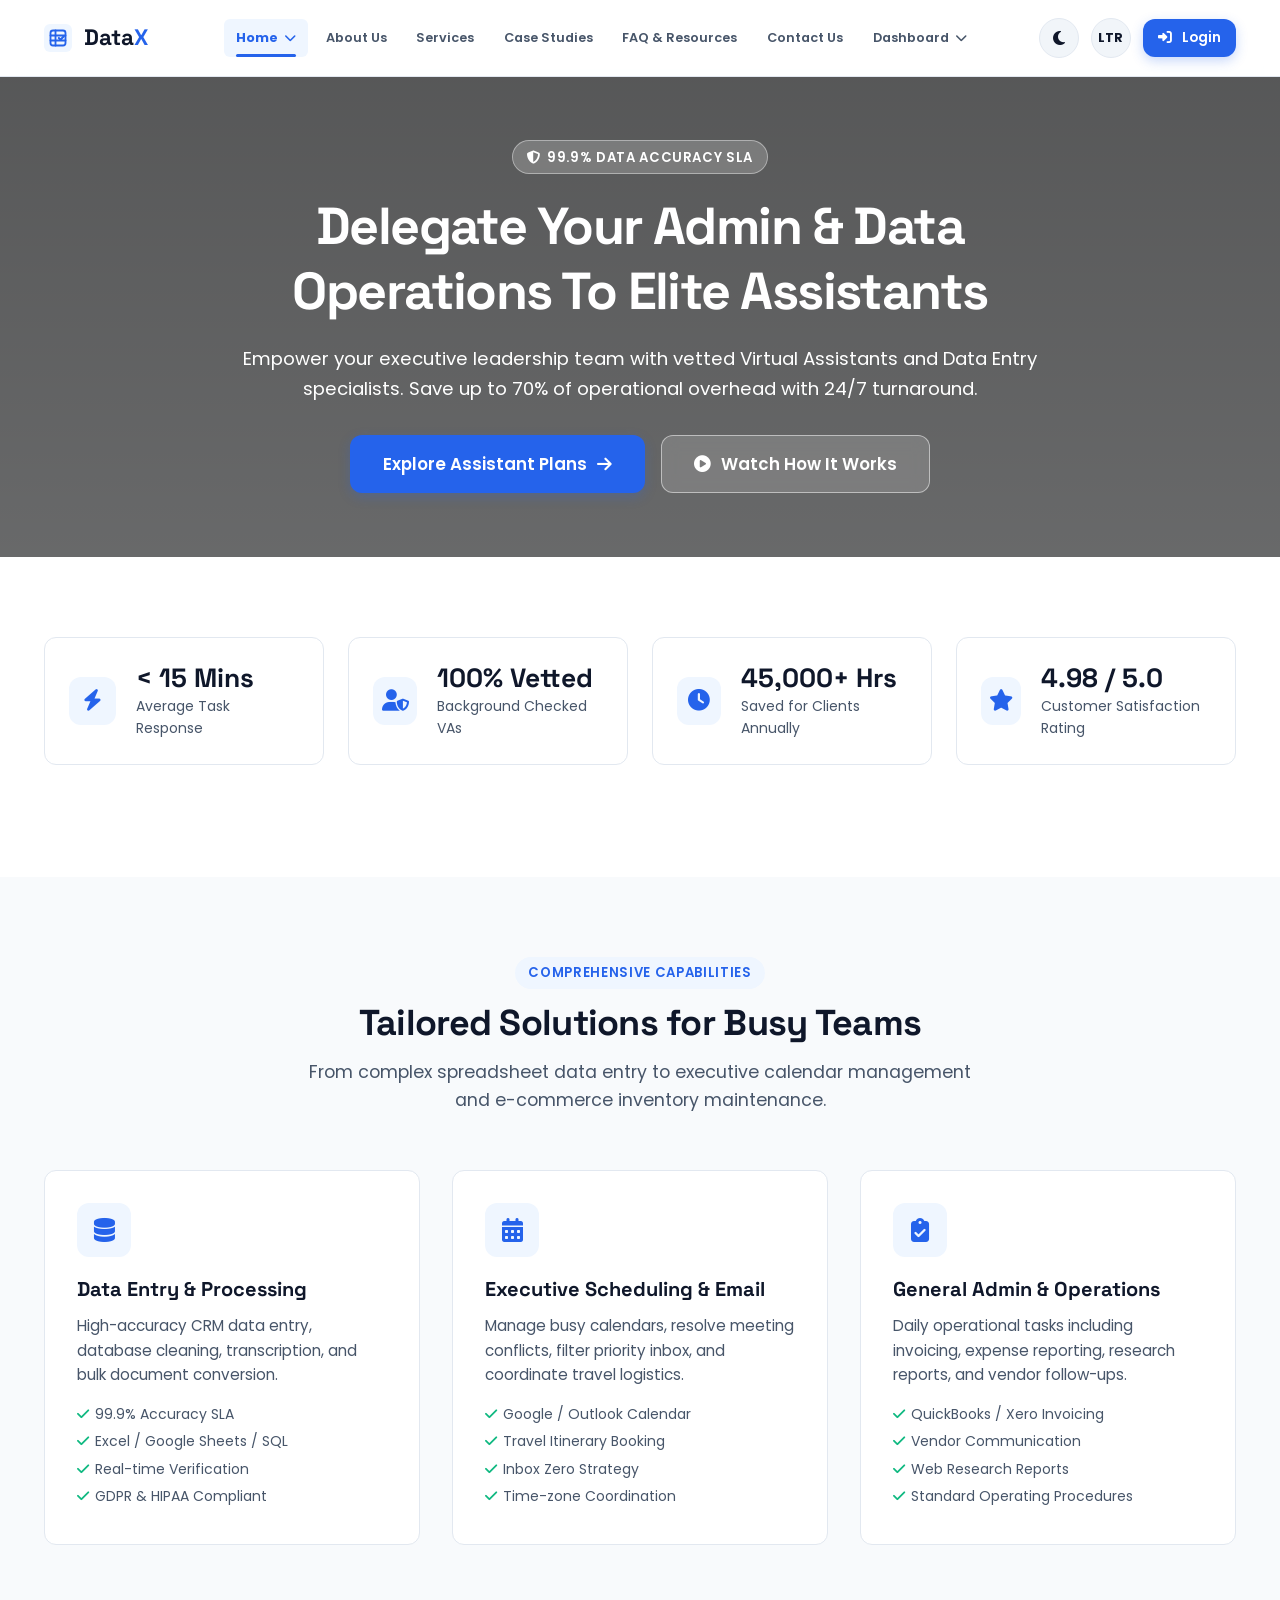
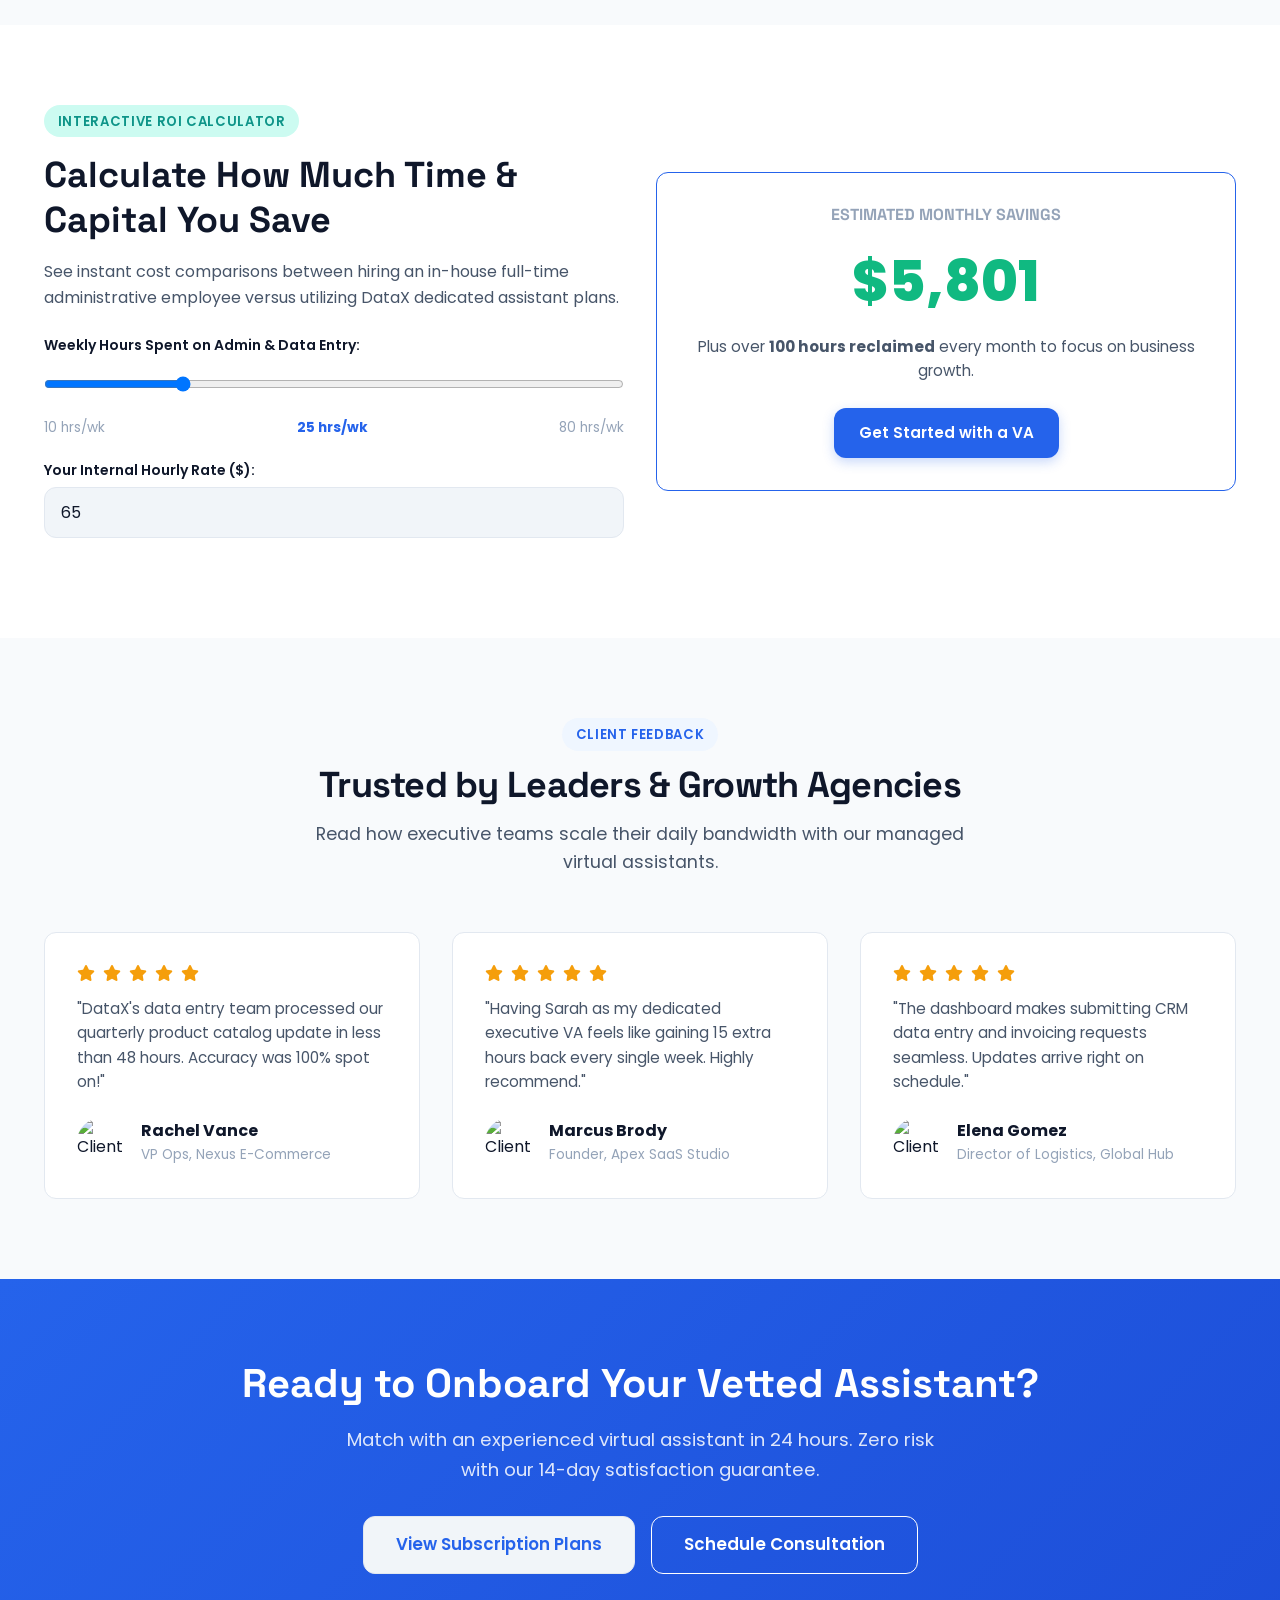
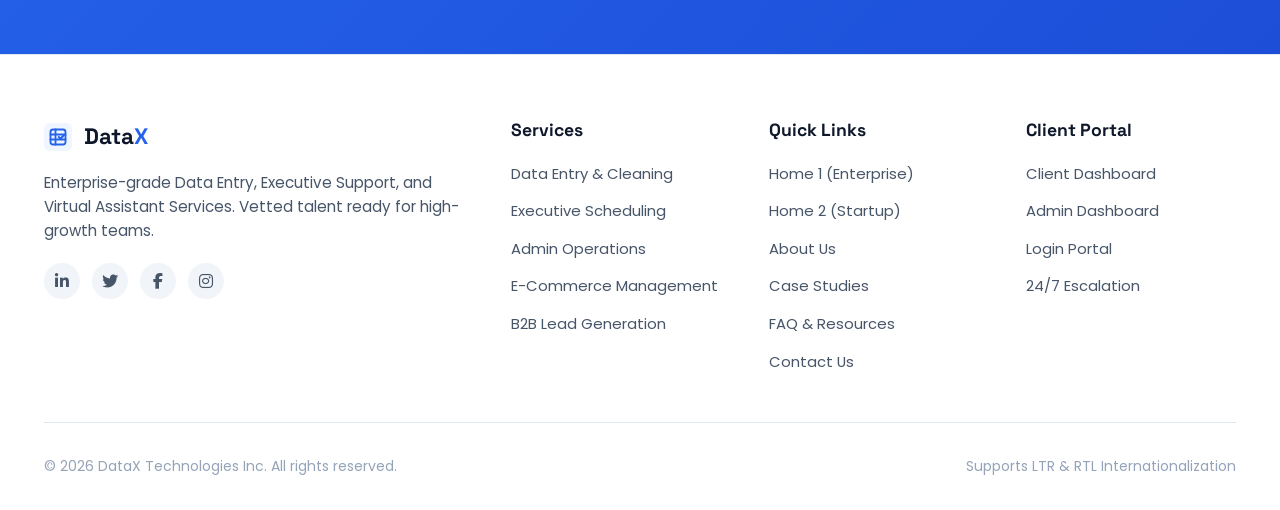
==== commit 130d0e21: "h" ====
--- a/index.html
+++ b/index.html
@@ -5,10 +5,9 @@
   <meta charset="UTF-8">
   <meta name="viewport" content="width=device-width, initial-scale=1.0">
   <!-- Favicon -->
-  <link rel="icon" type="image/svg+xml" href="data:image/svg+xml,%3Csvg xmlns='http://www.w3.org/2000/svg' viewBox='0 0 32 32'%3E%3Crect width='32' height='32' rx='7' fill='%232563eb'/%3E%3Cpath d='M18.5 5L10 18h7l-3.5 9L24 14h-7z' fill='white'/%3E%3C/svg%3E">
-  <link rel="icon" type="image/png" sizes="32x32" href="data:image/svg+xml,%3Csvg xmlns='http://www.w3.org/2000/svg' viewBox='0 0 32 32'%3E%3Crect width='32' height='32' rx='7' fill='%232563eb'/%3E%3Cpath d='M18.5 5L10 18h7l-3.5 9L24 14h-7z' fill='white'/%3E%3C/svg%3E">
-  <title>Home 1 | TaskFlow VA - Professional Virtual Assistant Services</title>
-  <meta name="description" content="Enterprise-grade Data Entry, Executive Scheduling, E-commerce Support, and Virtual Assistant Services. Scalable assistant packages for businesses and leaders.">
+  <link rel="icon" type="image/svg+xml" href="data:image/svg+xml,%3Csvg xmlns='http://www.w3.org/2000/svg' viewBox='0 0 32 32'%3E%3Crect width='32' height='32' rx='7' fill='%232563eb'/%3E%3Cpath d='M7 9h18M7 16h18M7 23h18M13 5v22' stroke='white' stroke-width='2.5' stroke-linecap='round'/%3E%3C/svg%3E">
+  <title>Home 1 | DataX - Professional Data Entry & Virtual Assistant Services</title>
+  <meta name="description" content="DataX - Enterprise-grade Data Entry, Executive Scheduling, E-commerce Support, and Virtual Assistant Services. Scalable assistant packages for businesses and leaders.">
 
   <!-- FontAwesome Icons -->
   <link rel="stylesheet" href="https://cdnjs.cloudflare.com/ajax/libs/font-awesome/6.4.0/css/all.min.css">
@@ -25,8 +24,16 @@
   <header class="app-header" id="app-header">
     <div class="container header-container">
       <a href="index.html" class="brand-logo">
-        <i class="fa-solid fa-headset"></i>
-        <span>TaskFlow <span style="color: var(--primary);">VA</span></span>
+        <span class="brand-logo-icon-svg">
+          <svg width="22" height="22" viewBox="0 0 24 24" fill="none" stroke="currentColor" stroke-width="2.2" stroke-linecap="round" stroke-linejoin="round">
+            <rect x="3" y="3" width="18" height="18" rx="3"></rect>
+            <path d="M3 9h18"></path>
+            <path d="M3 15h18"></path>
+            <path d="M9 3v18"></path>
+            <path d="M13 12l2 2 4-4" stroke-width="2.5"></path>
+          </svg>
+        </span>
+        <span>Data<span class="logo-x">X</span></span>
       </a>
 
       <nav>
@@ -181,7 +188,7 @@
             <div>
               <span class="badge badge-accent">Interactive ROI Calculator</span>
               <h2 style="font-size: 2.25rem; margin: 1rem 0;">Calculate How Much Time & Capital You Save</h2>
-              <p style="color: var(--text-secondary); margin-bottom: 1.5rem;">See instant cost comparisons between hiring an in-house full-time administrative employee versus utilizing TaskFlow dedicated assistant plans.</p>
+              <p style="color: var(--text-secondary); margin-bottom: 1.5rem;">See instant cost comparisons between hiring an in-house full-time administrative employee versus utilizing DataX dedicated assistant plans.</p>
 
               <div class="form-group">
                 <label>Weekly Hours Spent on Admin & Data Entry:</label>
@@ -222,7 +229,7 @@
               <div class="flex gap-1" style="color: var(--warning); margin-bottom: 1rem;">
                 <i class="fa-solid fa-star"></i><i class="fa-solid fa-star"></i><i class="fa-solid fa-star"></i><i class="fa-solid fa-star"></i><i class="fa-solid fa-star"></i>
               </div>
-              <p style="color: var(--text-secondary); margin-bottom: 1.5rem;">"TaskFlow's data entry team processed our quarterly product catalog update in less than 48 hours. Accuracy was 100% spot on!"</p>
+              <p style="color: var(--text-secondary); margin-bottom: 1.5rem;">"DataX's data entry team processed our quarterly product catalog update in less than 48 hours. Accuracy was 100% spot on!"</p>
               <div class="flex items-center gap-2">
                 <img src="https://images.unsplash.com/photo-1534528741775-53994a69daeb?auto=format&fit=crop&w=120&q=80" style="width: 48px; height: 48px; border-radius: 50%;" alt="Client">
                 <div>
@@ -283,8 +290,16 @@
       <div class="footer-grid">
         <div class="footer-col">
           <a href="index.html" class="brand-logo" style="margin-bottom: 1rem; display: inline-flex;">
-            <i class="fa-solid fa-headset"></i>
-            <span>TaskFlow <span style="color: var(--primary);">VA</span></span>
+            <span class="brand-logo-icon-svg">
+              <svg width="22" height="22" viewBox="0 0 24 24" fill="none" stroke="currentColor" stroke-width="2.2" stroke-linecap="round" stroke-linejoin="round">
+                <rect x="3" y="3" width="18" height="18" rx="3"></rect>
+                <path d="M3 9h18"></path>
+                <path d="M3 15h18"></path>
+                <path d="M9 3v18"></path>
+                <path d="M13 12l2 2 4-4" stroke-width="2.5"></path>
+              </svg>
+            </span>
+            <span>Data<span class="logo-x">X</span></span>
           </a>
           <p>Enterprise-grade Data Entry, Executive Support, and Virtual Assistant Services. Vetted talent ready for high-growth teams.</p>
           <div class="social-links">
@@ -330,7 +345,7 @@
       </div>
 
       <div class="footer-bottom">
-        <p>&copy; 2026 TaskFlow VA Technologies Inc. All rights reserved.</p>
+        <p>&copy; 2026 DataX Technologies Inc. All rights reserved.</p>
         <p>Supports LTR & RTL Internationalization</p>
       </div>
     </div>
--- a/style.css
+++ b/style.css
@@ -1292,46 +1292,7 @@
   transform: rotate(180deg);
 }
 
-/* ==========================================================================
-   RESPONSIVE MEDIA QUERIES (1024px, 768px, 360px Mobile Optimization)
-   ========================================================================== */
-
-/* --- 1024px Breakpoint (Laptops & Large Tablets) --- */
-@media (max-width: 1024px) {
-  .container {
-    max-width: 960px;
-    padding: 0 1.5rem;
-  }
-
-  .grid-4 {
-    grid-template-columns: repeat(2, 1fr);
-  }
-
-  .grid-3 {
-    grid-template-columns: repeat(2, 1fr);
-  }
-
-  .hero-content h1 {
-    font-size: 2.75rem;
-  }
-
-  .dashboard-container {
-    flex-direction: row;
-  }
-
-  .dashboard-sidebar {
-    width: 240px;
-  }
-
-  .dashboard-content-grid {
-    grid-template-columns: 1fr;
-  }
-
-  .stats-grid {
-    grid-template-columns: repeat(2, 1fr);
-  }
-}
-
+/* Mobile hamburger helper classes (hidden by default, shown inside media queries) */
 .mobile-only-controls {
   display: none;
 }
@@ -1367,12 +1328,46 @@
   border-color: var(--primary);
 }
 
-/* --- 768px Breakpoint (Tablets & Mobile Drawer Activation) --- */
-@media (max-width: 768px) {
-  .header-container {
-    padding: 0.75rem 1rem;
-  }
-
+/* ==========================================================================
+   RESPONSIVE MEDIA QUERIES (1024px, 768px, 360px Mobile Optimization)
+   ========================================================================== */
+
+/* --- 1024px Breakpoint (Laptops & Large Tablets) --- */
+@media (max-width: 1024px) {
+  .container {
+    max-width: 960px;
+    padding: 0 1.5rem;
+  }
+
+  .grid-4 {
+    grid-template-columns: repeat(2, 1fr);
+  }
+
+  .grid-3 {
+    grid-template-columns: repeat(2, 1fr);
+  }
+
+  .hero-content h1 {
+    font-size: 2.75rem;
+  }
+
+  .dashboard-container {
+    flex-direction: row;
+  }
+
+  .dashboard-sidebar {
+    width: 240px;
+  }
+
+  .dashboard-content-grid {
+    grid-template-columns: 1fr;
+  }
+
+  .stats-grid {
+    grid-template-columns: repeat(2, 1fr);
+  }
+
+  /* ---- Hamburger at 1024px: hide nav + desktop controls ---- */
   .desktop-only-control {
     display: none !important;
   }
@@ -1382,7 +1377,7 @@
   }
 
   .mobile-toggle {
-    display: flex;
+    display: flex !important;
   }
 
   .nav-menu {
@@ -1416,6 +1411,13 @@
     visibility: visible !important;
     transform: none !important;
   }
+}
+
+/* --- 768px Breakpoint (Tablets & Mobile Drawer Activation) --- */
+@media (max-width: 768px) {
+  .header-container {
+    padding: 0.75rem 1rem;
+  }
 
   .grid-2,
   .grid-3,
@@ -1604,4 +1606,581 @@
   .auth-page-card {
     padding: 1.5rem 0.85rem 1.25rem 0.85rem;
   }
+}
+
+/* ==========================================================================
+   DataX - Brand Logo, Redesigned Home 2 Hero & Dashboard Client Profile
+   ========================================================================== */
+
+/* Logo & Icon Styling */
+.brand-logo-icon-svg {
+  width: 28px;
+  height: 28px;
+  display: inline-flex;
+  align-items: center;
+  justify-content: center;
+  color: var(--primary);
+  background: var(--primary-light);
+  border-radius: var(--radius-sm);
+  padding: 4px;
+  flex-shrink: 0;
+  transition: var(--transition);
+}
+
+.brand-logo:hover .brand-logo-icon-svg {
+  transform: scale(1.08) rotate(-3deg);
+  background: var(--primary);
+  color: #ffffff;
+}
+
+.logo-x {
+  color: var(--primary);
+  font-weight: 800;
+}
+
+/* Redesigned Home 2 Hero Section */
+.hero2-section-redesign {
+  position: relative;
+  padding: 5.5rem 0 4.5rem 0;
+  background: linear-gradient(135deg, rgba(15, 23, 42, 0.88) 0%, rgba(11, 15, 25, 0.82) 50%, rgba(30, 41, 59, 0.85) 100%),
+              url('https://wallpaperaccess.com/full/6109481.jpg') center/cover no-repeat;
+  background-attachment: fixed;
+  overflow: hidden;
+  border-bottom: 1px solid var(--card-border);
+  color: #ffffff;
+}
+
+.hero2-grid {
+  display: grid;
+  grid-template-columns: 1.1fr 0.9fr;
+  gap: 3.5rem;
+  align-items: center;
+}
+
+.hero2-badge-pill {
+  display: inline-flex;
+  align-items: center;
+  gap: 0.5rem;
+  padding: 0.45rem 1.15rem;
+  background: rgba(37, 99, 235, 0.25);
+  color: #60a5fa;
+  border: 1px solid rgba(96, 165, 250, 0.35);
+  border-radius: var(--radius-full);
+  font-size: 0.875rem;
+  font-weight: 600;
+  margin-bottom: 1.25rem;
+  backdrop-filter: blur(8px);
+}
+
+.hero2-title {
+  font-size: 3.25rem;
+  line-height: 1.15;
+  font-weight: 800;
+  font-family: var(--font-heading);
+  letter-spacing: -0.02em;
+  margin-bottom: 1.25rem;
+  color: #ffffff;
+  text-shadow: 0 2px 10px rgba(0,0,0,0.3);
+}
+
+.hero2-title span.highlight {
+  background: linear-gradient(135deg, #60a5fa 0%, #2dd4bf 100%);
+  -webkit-background-clip: text;
+  -webkit-text-fill-color: transparent;
+}
+
+.hero2-subtitle {
+  font-size: 1.15rem;
+  color: #cbd5e1;
+  margin-bottom: 2rem;
+  line-height: 1.65;
+}
+
+.hero2-benefits-list {
+  display: flex;
+  flex-direction: column;
+  gap: 0.75rem;
+  margin-bottom: 2rem;
+}
+
+.hero2-benefit-item {
+  display: flex;
+  align-items: center;
+  gap: 0.6rem;
+  font-weight: 500;
+  color: #f8fafc;
+  font-size: 0.98rem;
+}
+
+.hero2-benefit-item i {
+  color: #34d399;
+  font-size: 1rem;
+}
+
+/* Home 2 Hero Visual Card (Fixed Dark Theme Styling in both Light & Dark modes) */
+.hero2-visual-card {
+  position: relative;
+  background: rgba(15, 23, 42, 0.85) !important;
+  border: 1px solid rgba(255, 255, 255, 0.12) !important;
+  border-radius: var(--radius-lg);
+  box-shadow: 0 20px 40px rgba(0, 0, 0, 0.45) !important;
+  padding: 1.5rem;
+  backdrop-filter: blur(16px) !important;
+  color: #ffffff !important;
+}
+
+.hero2-visual-header {
+  display: flex;
+  align-items: center;
+  justify-content: space-between;
+  padding-bottom: 1rem;
+  margin-bottom: 1rem;
+  border-bottom: 1px solid rgba(255, 255, 255, 0.1) !important;
+}
+
+.hero2-header-title {
+  font-size: 0.82rem;
+  font-weight: 600;
+  color: #94a3b8 !important;
+  display: flex;
+  align-items: center;
+  gap: 0.4rem;
+}
+
+.hero2-visual-dots {
+  display: flex;
+  gap: 6px;
+}
+
+.hero2-visual-dots span {
+  width: 10px;
+  height: 10px;
+  border-radius: 50%;
+}
+
+.hero2-visual-dots span:nth-child(1) { background: #ef4444; }
+.hero2-visual-dots span:nth-child(2) { background: #f59e0b; }
+.hero2-visual-dots span:nth-child(3) { background: #10b981; }
+
+.data-processing-row {
+  display: flex;
+  align-items: center;
+  justify-content: space-between;
+  padding: 0.85rem 1rem;
+  background: rgba(30, 41, 59, 0.75) !important;
+  border-radius: var(--radius-md);
+  margin-bottom: 0.75rem;
+  border: 1px solid rgba(255, 255, 255, 0.08) !important;
+  transition: var(--transition);
+}
+
+.data-processing-row:hover {
+  transform: translateX(4px);
+  border-color: rgba(96, 165, 250, 0.5) !important;
+  background: rgba(30, 41, 59, 0.95) !important;
+}
+
+.data-row-title {
+  font-weight: 600;
+  font-size: 0.9rem;
+  color: #ffffff !important;
+}
+
+.data-row-sub {
+  font-size: 0.78rem;
+  color: #94a3b8 !important;
+}
+
+.data-row-icon {
+  width: 36px;
+  height: 36px;
+  border-radius: 8px;
+  background: rgba(59, 130, 246, 0.2) !important;
+  color: #60a5fa !important;
+  display: flex;
+  align-items: center;
+  justify-content: center;
+  font-size: 1rem;
+}
+
+.data-row-progress {
+  height: 6px;
+  background: rgba(148, 163, 184, 0.2);
+  border-radius: 3px;
+  overflow: hidden;
+  margin-top: 4px;
+  width: 120px;
+}
+
+.data-row-bar {
+  height: 100%;
+  background: linear-gradient(90deg, #3b82f6, #14b8a6);
+  border-radius: 3px;
+  animation: dataBarPulse 2.5s infinite ease-in-out;
+}
+
+@keyframes dataBarPulse {
+  0% { opacity: 0.7; }
+  50% { opacity: 1; }
+  100% { opacity: 0.7; }
+}
+
+.hero2-speed-box {
+  margin-top: 1rem;
+  padding: 0.85rem;
+  background: rgba(15, 23, 42, 0.8) !important;
+  border-radius: var(--radius-md);
+  display: flex;
+  align-items: center;
+  justify-content: space-between;
+  border: 1px dashed rgba(255, 255, 255, 0.15) !important;
+  color: #e2e8f0 !important;
+}
+
+.hero2-floating-badge {
+  position: absolute;
+  bottom: -20px;
+  left: -20px;
+  background: rgba(15, 23, 42, 0.95) !important;
+  border: 1px solid rgba(255, 255, 255, 0.15) !important;
+  padding: 0.85rem 1.25rem;
+  border-radius: var(--radius-md);
+  box-shadow: 0 10px 25px rgba(0, 0, 0, 0.5) !important;
+  display: flex;
+  align-items: center;
+  gap: 0.75rem;
+  color: #ffffff !important;
+}
+
+[dir="rtl"] .hero2-floating-badge {
+  left: auto;
+  right: -20px;
+}
+
+/* Dashboard Client Profile Card */
+.dashboard-client-profile-card {
+  background: var(--card-bg);
+  border: 1px solid var(--card-border);
+  border-radius: var(--radius-md);
+  box-shadow: var(--shadow-sm);
+  padding: 1.5rem;
+  margin-bottom: 2rem;
+  position: relative;
+  overflow: hidden;
+  transition: var(--transition);
+}
+
+.dashboard-client-profile-card:hover {
+  box-shadow: var(--shadow-md);
+  border-color: rgba(37, 99, 235, 0.3);
+}
+
+.client-profile-top {
+  display: flex;
+  align-items: center;
+  justify-content: space-between;
+  gap: 1.5rem;
+  flex-wrap: wrap;
+}
+
+.client-profile-main {
+  display: flex;
+  align-items: center;
+  gap: 1.25rem;
+}
+
+.client-avatar-container {
+  position: relative;
+  flex-shrink: 0;
+}
+
+.client-avatar-img {
+  width: 76px;
+  height: 76px;
+  border-radius: 50%;
+  object-fit: cover;
+  border: 3px solid var(--primary);
+  box-shadow: 0 4px 12px rgba(37, 99, 235, 0.2);
+}
+
+.client-status-dot {
+  position: absolute;
+  bottom: 2px;
+  right: 2px;
+  width: 16px;
+  height: 16px;
+  background: var(--success);
+  border: 2px solid var(--card-bg);
+  border-radius: 50%;
+}
+
+[dir="rtl"] .client-status-dot {
+  right: auto;
+  left: 2px;
+}
+
+.client-info-details h3 {
+  font-size: 1.35rem;
+  font-weight: 700;
+  margin-bottom: 0.25rem;
+  display: flex;
+  align-items: center;
+  gap: 0.6rem;
+}
+
+.client-info-details p {
+  color: var(--text-secondary);
+  font-size: 0.9rem;
+}
+
+.client-meta-grid {
+  display: grid;
+  grid-template-columns: repeat(auto-fit, minmax(230px, 1fr));
+  gap: 1.25rem 1.5rem;
+  margin-top: 1.25rem;
+  padding-top: 1.25rem;
+  border-top: 1px dashed var(--card-border);
+}
+
+.client-meta-item {
+  display: flex;
+  align-items: center;
+  gap: 0.85rem;
+  min-width: 0;
+}
+
+.client-meta-item > div:not(.client-meta-icon) {
+  min-width: 0;
+  flex: 1;
+}
+
+.client-meta-icon {
+  width: 40px;
+  height: 40px;
+  border-radius: var(--radius-sm);
+  background: var(--primary-light);
+  color: var(--primary);
+  display: flex;
+  align-items: center;
+  justify-content: center;
+  font-size: 1rem;
+  flex-shrink: 0;
+}
+
+.client-meta-label {
+  font-size: 0.75rem;
+  color: var(--text-muted);
+  text-transform: uppercase;
+  letter-spacing: 0.5px;
+  margin-bottom: 2px;
+}
+
+.client-meta-value {
+  font-size: 0.88rem;
+  font-weight: 600;
+  color: var(--text-primary);
+  word-break: break-word;
+  overflow-wrap: anywhere;
+}
+
+@media (max-width: 992px) {
+  .hero2-grid {
+    grid-template-columns: 1fr;
+    gap: 2.5rem;
+  }
+  
+  .hero2-title {
+    font-size: 2.5rem;
+  }
+
+  .hero2-floating-badge {
+    position: static;
+    margin-top: 1rem;
+  }
+}
+
+@media (max-width: 640px) {
+  .client-profile-top {
+    flex-direction: column;
+    align-items: flex-start;
+  }
+  
+  .client-meta-grid {
+    grid-template-columns: 1fr;
+    gap: 1rem;
+  }
+}
+
+/* ==========================================================================
+   Company Evolution Timeline (About Page)
+   ========================================================================== */
+
+.evolution-timeline-section {
+  position: relative;
+  background: var(--bg-tertiary);
+  padding: 5rem 0;
+  border-top: 1px solid var(--card-border);
+  border-bottom: 1px solid var(--card-border);
+}
+
+.evolution-timeline {
+  position: relative;
+  max-width: 900px;
+  margin: 3rem auto 0 auto;
+  padding: 1rem 0;
+}
+
+.evolution-timeline::before {
+  content: '';
+  position: absolute;
+  top: 0;
+  bottom: 0;
+  left: 50%;
+  width: 4px;
+  background: linear-gradient(180deg, var(--primary) 0%, var(--accent) 100%);
+  transform: translateX(-50%);
+  border-radius: 2px;
+}
+
+[dir="rtl"] .evolution-timeline::before {
+  left: 50%;
+}
+
+.timeline-item {
+  position: relative;
+  width: 50%;
+  padding: 1rem 2.5rem;
+  box-sizing: border-box;
+}
+
+.timeline-item.left {
+  left: 0;
+  text-align: end;
+}
+
+.timeline-item.right {
+  left: 50%;
+  text-align: start;
+}
+
+.timeline-dot {
+  position: absolute;
+  top: 1.75rem;
+  width: 42px;
+  height: 42px;
+  border-radius: 50%;
+  background: var(--card-bg);
+  border: 3px solid var(--primary);
+  box-shadow: 0 0 15px rgba(37, 99, 235, 0.3);
+  display: flex;
+  align-items: center;
+  justify-content: center;
+  color: var(--primary);
+  font-size: 1rem;
+  z-index: 2;
+  transition: var(--transition);
+}
+
+.timeline-item:hover .timeline-dot {
+  background: var(--primary);
+  color: #ffffff;
+  transform: scale(1.1);
+}
+
+.timeline-item.left .timeline-dot {
+  right: -21px;
+}
+
+.timeline-item.right .timeline-dot {
+  left: -21px;
+}
+
+[dir="rtl"] .timeline-item.left .timeline-dot {
+  right: auto;
+  left: -21px;
+}
+
+[dir="rtl"] .timeline-item.right .timeline-dot {
+  left: auto;
+  right: -21px;
+}
+
+.timeline-content-card {
+  background: var(--card-bg);
+  border: 1px solid var(--card-border);
+  border-radius: var(--radius-md);
+  padding: 1.5rem;
+  box-shadow: var(--shadow-md);
+  transition: var(--transition);
+}
+
+.timeline-content-card:hover {
+  transform: translateY(-4px);
+  box-shadow: var(--shadow-lg);
+  border-color: var(--primary);
+}
+
+.timeline-year-badge {
+  display: inline-block;
+  padding: 0.25rem 0.75rem;
+  background: var(--primary-light);
+  color: var(--primary);
+  font-weight: 700;
+  font-size: 0.85rem;
+  border-radius: var(--radius-full);
+  margin-bottom: 0.6rem;
+}
+
+.timeline-title {
+  font-size: 1.15rem;
+  font-weight: 700;
+  margin-bottom: 0.5rem;
+  color: var(--text-primary);
+}
+
+.timeline-desc {
+  font-size: 0.9rem;
+  color: var(--text-secondary);
+  line-height: 1.6;
+}
+
+/* Timeline Mobile Responsiveness */
+@media (max-width: 768px) {
+  .evolution-timeline::before {
+    left: 20px;
+  }
+
+  [dir="rtl"] .evolution-timeline::before {
+    left: auto;
+    right: 20px;
+  }
+
+  .timeline-item {
+    width: 100%;
+    padding-left: 3.5rem;
+    padding-right: 0.5rem;
+    text-align: start !important;
+  }
+
+  .timeline-item.left,
+  .timeline-item.right {
+    left: 0;
+  }
+
+  .timeline-item.left .timeline-dot,
+  .timeline-item.right .timeline-dot {
+    left: -1px;
+    right: auto;
+  }
+
+  [dir="rtl"] .timeline-item {
+    padding-left: 0.5rem;
+    padding-right: 3.5rem;
+  }
+
+  [dir="rtl"] .timeline-item.left .timeline-dot,
+  [dir="rtl"] .timeline-item.right .timeline-dot {
+    right: -1px;
+    left: auto;
+  }
 }
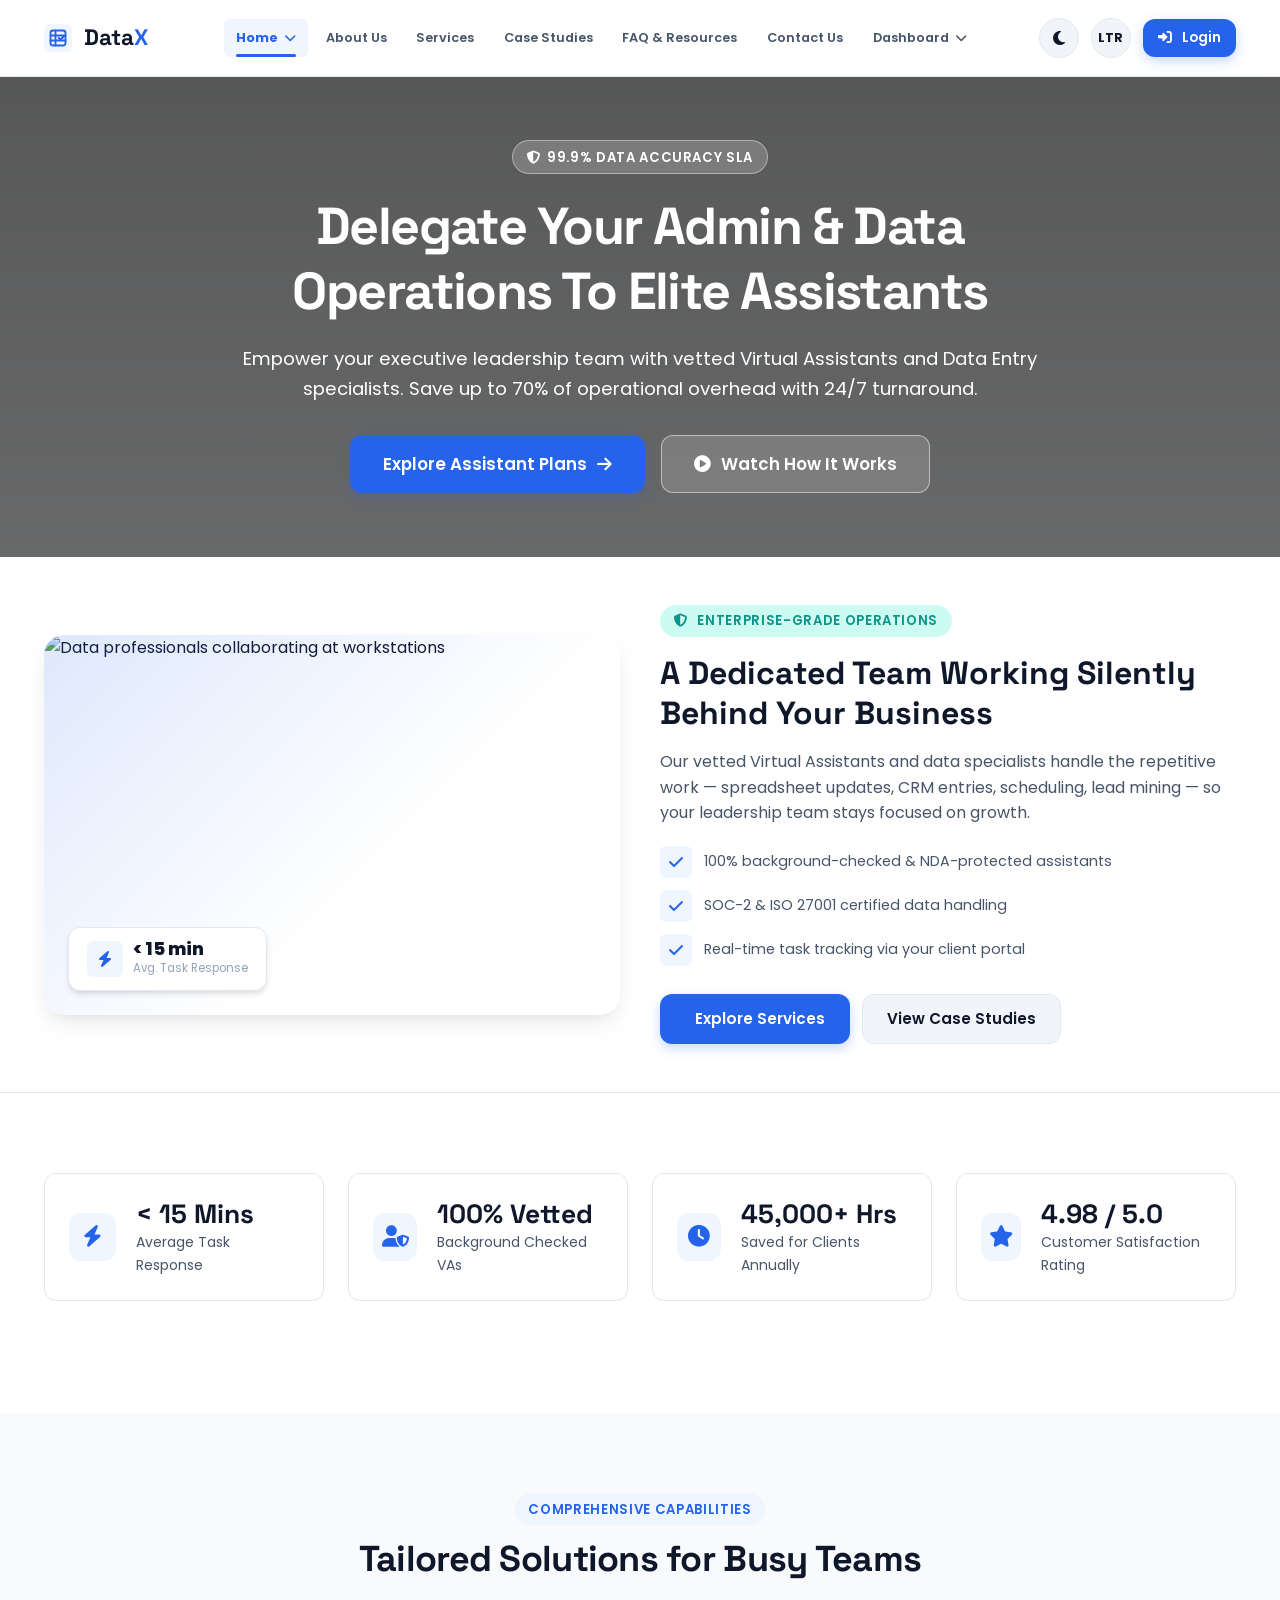
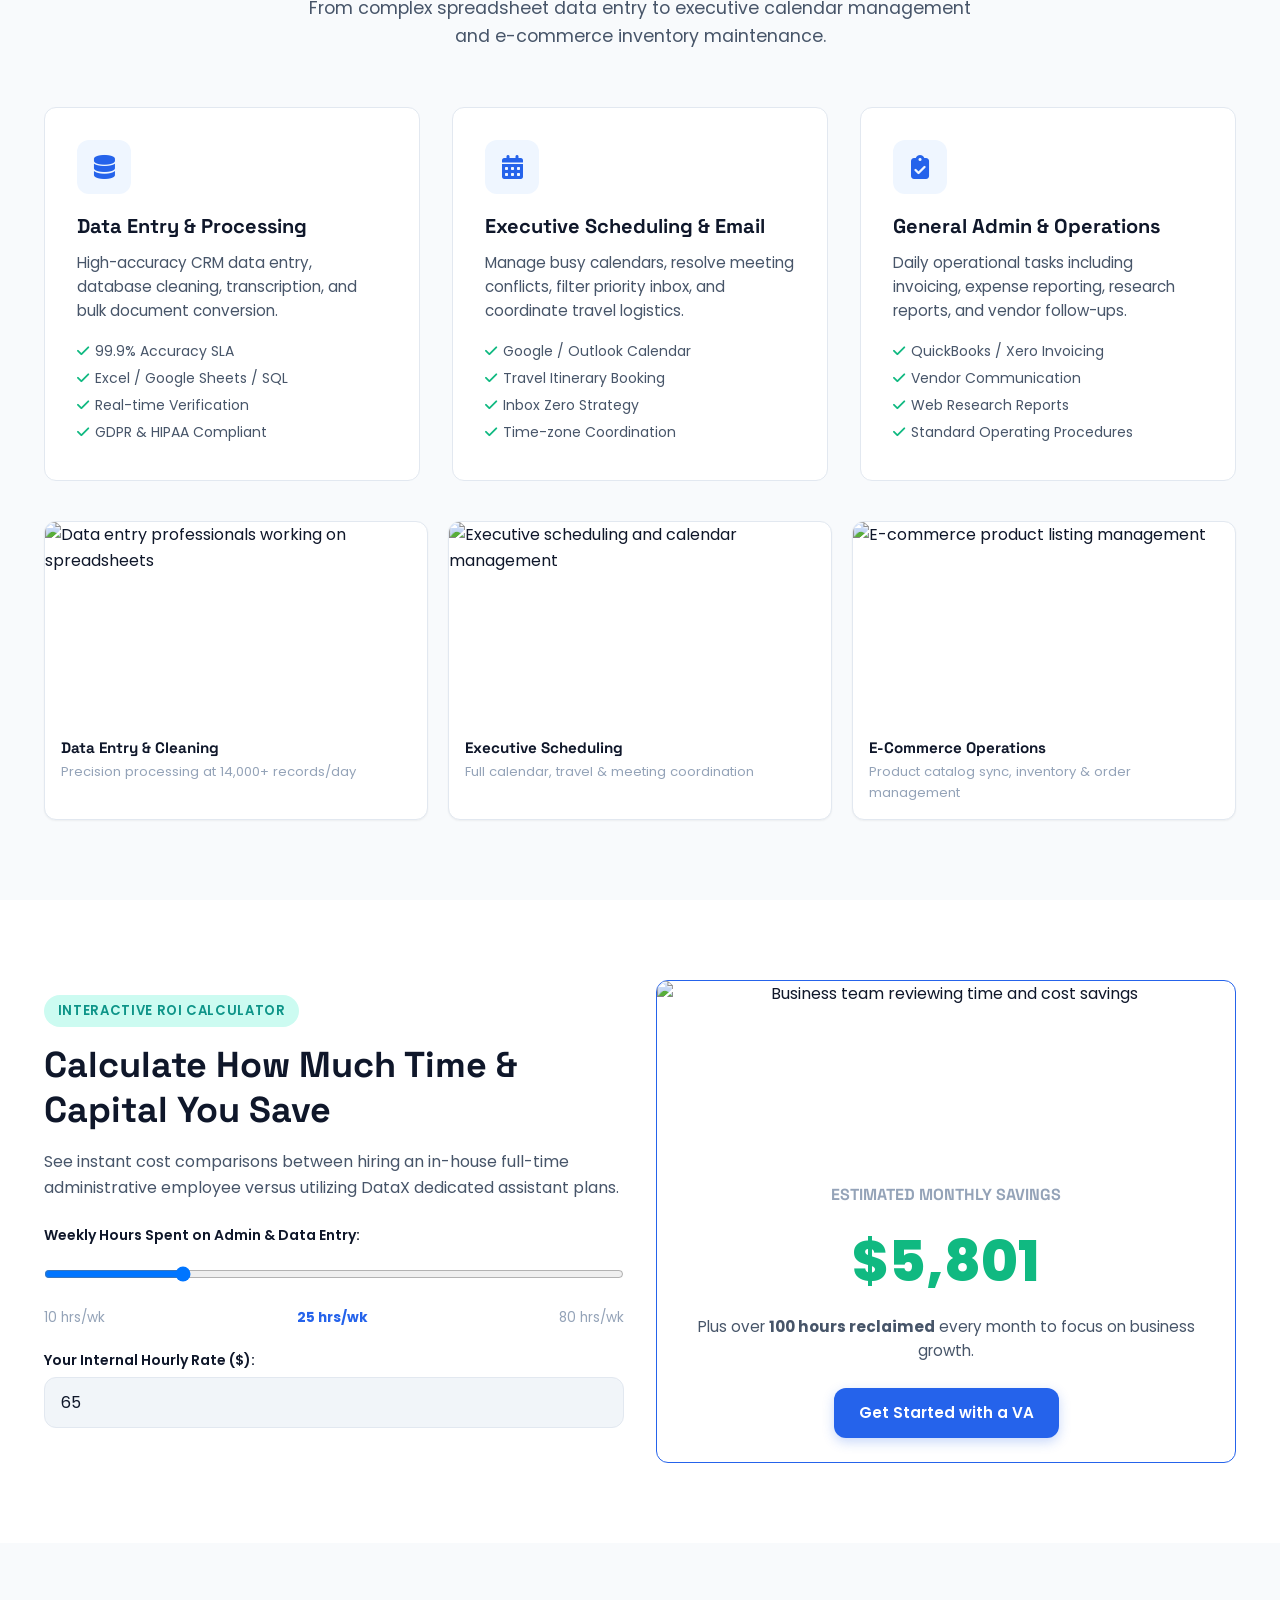
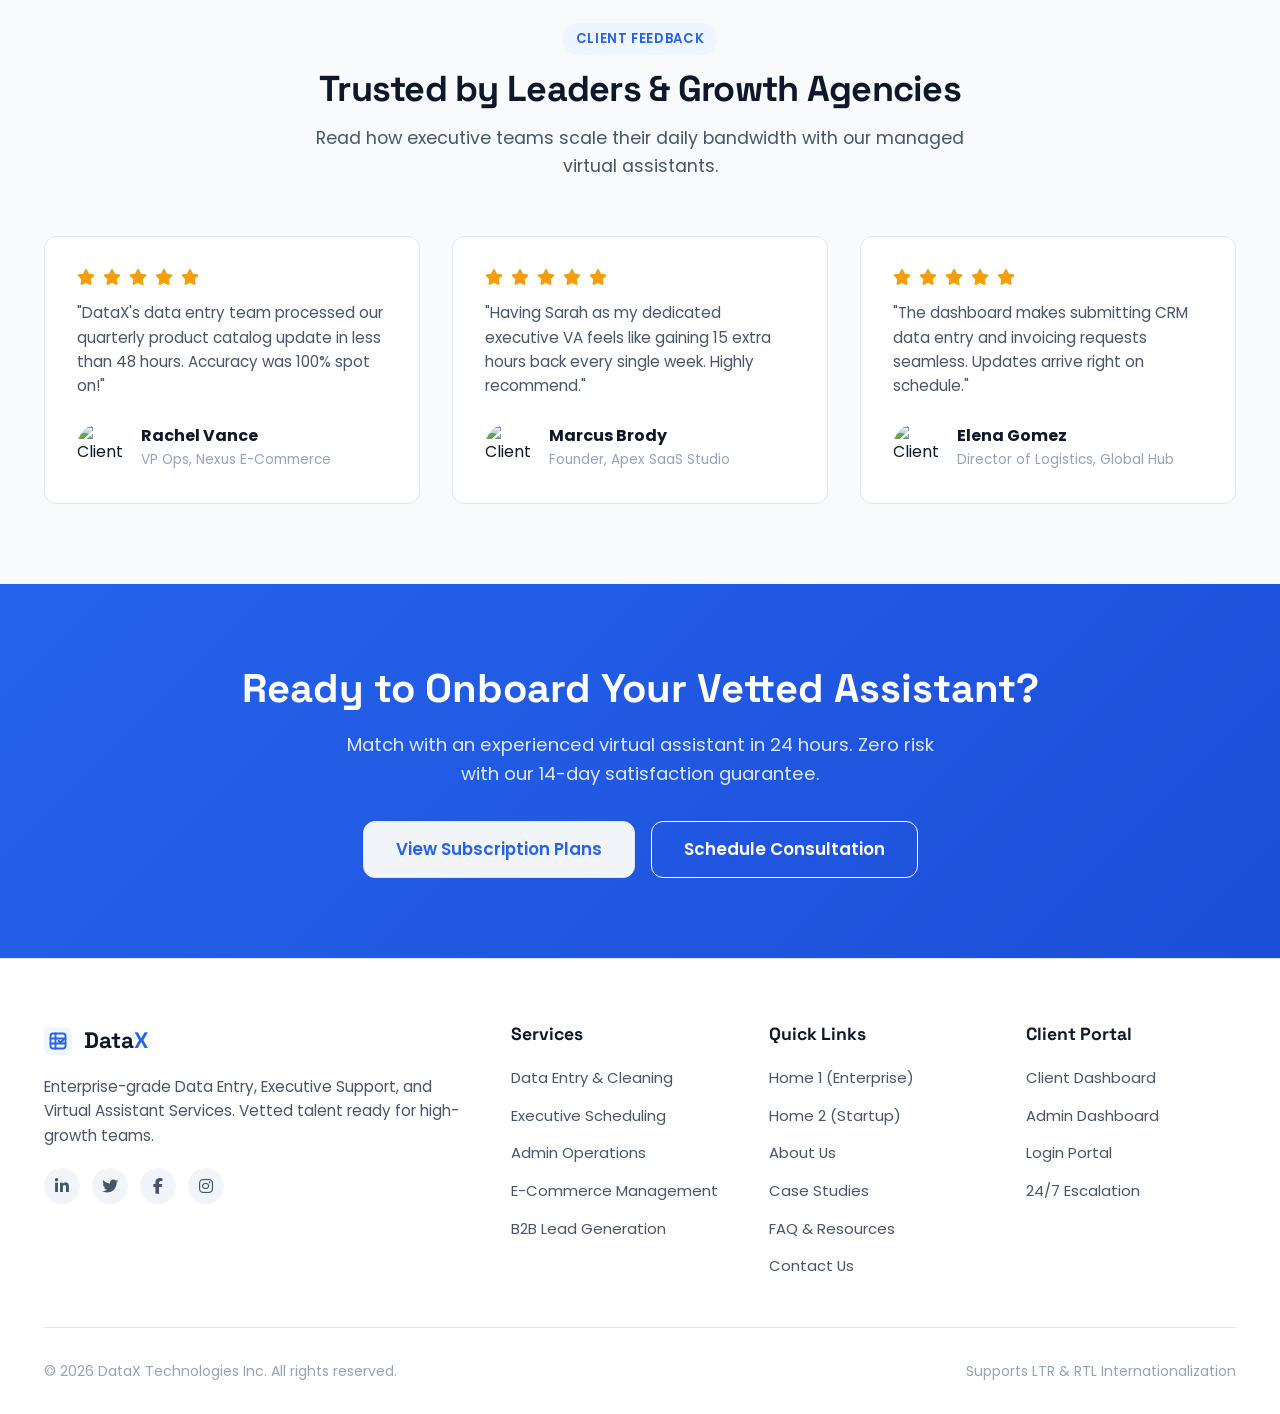
==== commit 3e5da07b: "l" ====
--- a/index.html
+++ b/index.html
@@ -133,6 +133,50 @@
         </div>
       </section>
 
+      <!-- Section 1b: Hero Visual Strip -->
+      <section style="background: var(--bg-secondary); border-bottom: 1px solid var(--card-border); padding: 0;">
+        <div class="container" style="padding-top: 3rem; padding-bottom: 3rem;">
+          <div class="img-content-split" style="gap: 2.5rem;">
+            <div style="position: relative;">
+              <div class="hero-visual-img-wrap">
+                <img src="https://images.unsplash.com/photo-1551288049-bebda4e38f71?w=800&auto=format&fit=crop&q=80" alt="Data professionals collaborating at workstations">
+                <div class="hero-visual-img-overlay"></div>
+                <div class="img-floating-stat">
+                  <div class="ifs-icon"><i class="fa-solid fa-bolt"></i></div>
+                  <div>
+                    <div class="ifs-value">&lt; 15 min</div>
+                    <div class="ifs-label">Avg. Task Response</div>
+                  </div>
+                </div>
+              </div>
+            </div>
+            <div>
+              <span class="badge badge-accent" style="margin-bottom: 1rem; display: inline-flex;"><i class="fa-solid fa-shield-halved"></i> &nbsp;Enterprise-Grade Operations</span>
+              <h2 style="font-size: 2rem; margin-bottom: 1rem;">A Dedicated Team Working Silently Behind Your Business</h2>
+              <p style="color: var(--text-secondary); margin-bottom: 1.25rem;">Our vetted Virtual Assistants and data specialists handle the repetitive work — spreadsheet updates, CRM entries, scheduling, lead mining — so your leadership team stays focused on growth.</p>
+              <div style="display: flex; flex-direction: column; gap: 0.75rem;">
+                <div style="display: flex; align-items: center; gap: 0.75rem;">
+                  <span style="width: 32px; height: 32px; background: var(--primary-light); color: var(--primary); border-radius: var(--radius-sm); display: flex; align-items: center; justify-content: center; flex-shrink: 0;"><i class="fa-solid fa-check"></i></span>
+                  <span style="font-size: 0.9rem; color: var(--text-secondary);">100% background-checked & NDA-protected assistants</span>
+                </div>
+                <div style="display: flex; align-items: center; gap: 0.75rem;">
+                  <span style="width: 32px; height: 32px; background: var(--primary-light); color: var(--primary); border-radius: var(--radius-sm); display: flex; align-items: center; justify-content: center; flex-shrink: 0;"><i class="fa-solid fa-check"></i></span>
+                  <span style="font-size: 0.9rem; color: var(--text-secondary);">SOC-2 & ISO 27001 certified data handling</span>
+                </div>
+                <div style="display: flex; align-items: center; gap: 0.75rem;">
+                  <span style="width: 32px; height: 32px; background: var(--primary-light); color: var(--primary); border-radius: var(--radius-sm); display: flex; align-items: center; justify-content: center; flex-shrink: 0;"><i class="fa-solid fa-check"></i></span>
+                  <span style="font-size: 0.9rem; color: var(--text-secondary);">Real-time task tracking via your client portal</span>
+                </div>
+              </div>
+              <div style="margin-top: 1.75rem; display: flex; gap: 0.75rem; flex-wrap: wrap;">
+                <a href="services.html" class="btn btn-primary"><i class="fa-solid fa-grid-2"></i> Explore Services</a>
+                <a href="case-studies.html" class="btn btn-secondary">View Case Studies</a>
+              </div>
+            </div>
+          </div>
+        </div>
+      </section>
+
       <!-- Section 2: Key Capabilities & Live Stats -->
       <section class="section-padding" style="background: var(--bg-secondary); border-y: 1px solid var(--card-border);">
         <div class="container">
@@ -178,6 +222,31 @@
             <p>From complex spreadsheet data entry to executive calendar management and e-commerce inventory maintenance.</p>
           </div>
           <div class="grid-3" id="home1-services-grid"></div>
+
+          <!-- Service visual image strip -->
+          <div style="display: grid; grid-template-columns: repeat(3, 1fr); gap: 1.25rem; margin-top: 2.5rem;">
+            <div class="img-card">
+              <img src="https://images.unsplash.com/photo-1460925895917-afdab827c52f?w=600&auto=format&fit=crop&q=80" alt="Data entry professionals working on spreadsheets">
+              <div class="img-card-caption">
+                <h4>Data Entry & Cleaning</h4>
+                <p>Precision processing at 14,000+ records/day</p>
+              </div>
+            </div>
+            <div class="img-card">
+              <img src="https://images.unsplash.com/photo-1506784983877-45594efa4cbe?w=600&auto=format&fit=crop&q=80" alt="Executive scheduling and calendar management">
+              <div class="img-card-caption">
+                <h4>Executive Scheduling</h4>
+                <p>Full calendar, travel & meeting coordination</p>
+              </div>
+            </div>
+            <div class="img-card">
+              <img src="https://images.unsplash.com/photo-1563013544-824ae1b704d3?w=600&auto=format&fit=crop&q=80" alt="E-commerce product listing management">
+              <div class="img-card-caption">
+                <h4>E-Commerce Operations</h4>
+                <p>Product catalog sync, inventory & order management</p>
+              </div>
+            </div>
+          </div>
         </div>
       </section>
 
@@ -206,11 +275,14 @@
               </div>
             </div>
 
-            <div class="feature-card" style="background: var(--card-bg); text-align: center; border-color: var(--primary);">
-              <h3 style="color: var(--text-muted); font-size: 1rem; text-transform: uppercase;">Estimated Monthly Savings</h3>
-              <div style="font-size: 3.5rem; font-weight: 800; color: var(--success); margin: 0.5rem 0;" id="calc-savings-result">$4,875</div>
-              <p style="color: var(--text-secondary); margin-bottom: 1.5rem;">Plus over <strong><span id="calc-hours-saved">100</span> hours reclaimed</strong> every month to focus on business growth.</p>
-              <a href="pricing.html" class="btn btn-primary">Get Started with a VA</a>
+            <div class="feature-card" style="background: var(--card-bg); text-align: center; border-color: var(--primary); overflow: hidden; padding: 0;">
+              <img src="https://images.unsplash.com/photo-1553877522-43269d4ea984?w=700&auto=format&fit=crop&q=80" alt="Business team reviewing time and cost savings" style="width: 100%; height: 180px; object-fit: cover; display: block;">
+              <div style="padding: 1.5rem;">
+                <h3 style="color: var(--text-muted); font-size: 1rem; text-transform: uppercase;">Estimated Monthly Savings</h3>
+                <div style="font-size: 3.5rem; font-weight: 800; color: var(--success); margin: 0.5rem 0;" id="calc-savings-result">$4,875</div>
+                <p style="color: var(--text-secondary); margin-bottom: 1.5rem;">Plus over <strong><span id="calc-hours-saved">100</span> hours reclaimed</strong> every month to focus on business growth.</p>
+                <a href="pricing.html" class="btn btn-primary">Get Started with a VA</a>
+              </div>
             </div>
           </div>
         </div>
--- a/style.css
+++ b/style.css
@@ -690,7 +690,7 @@
 }
 
 .hero-bg-contact {
-  background-image: url('https://encrypted-tbn0.gstatic.com/images?q=tbn:ANd9GcRZQM6elMmPtFC3_FzIrTMKBpKKffmxmOLqfpInYOwZ2p4xkFBQxdu1yQL9&s=10');
+  background-image: url('https://t4.ftcdn.net/jpg/05/24/03/99/360_F_524039911_SJfffOLKTk1HZvTPyF9vv1FN6oCipyVi.jpg');
 }
 
 /* Force All Hero Content Centered and Pure White Text */
@@ -2183,4 +2183,373 @@
     right: -1px;
     left: auto;
   }
-}+}
+
+/* ==========================================================================
+   NAV PROFILE DROPDOWN
+   ========================================================================== */
+
+/* Profile button in header-actions */
+.nav-profile-btn {
+  position: relative;
+  display: flex;
+  align-items: center;
+  gap: 0.5rem;
+  background: var(--bg-tertiary);
+  border: 1px solid var(--card-border);
+  border-radius: var(--radius-full);
+  padding: 0.25rem 0.75rem 0.25rem 0.25rem;
+  cursor: pointer;
+  transition: var(--transition);
+  color: var(--text-primary);
+  font-size: 0.82rem;
+  font-weight: 600;
+  white-space: nowrap;
+  flex-shrink: 0;
+}
+
+.nav-profile-btn:hover {
+  background: var(--primary-light);
+  border-color: var(--primary);
+  color: var(--primary);
+}
+
+.nav-profile-avatar {
+  width: 32px;
+  height: 32px;
+  border-radius: 50%;
+  object-fit: cover;
+  border: 2px solid var(--primary);
+  flex-shrink: 0;
+}
+
+.nav-profile-name {
+  max-width: 110px;
+  overflow: hidden;
+  text-overflow: ellipsis;
+}
+
+.nav-profile-chevron {
+  font-size: 0.65rem;
+  color: var(--text-muted);
+  transition: transform 0.2s ease;
+}
+
+/* Profile Dropdown Panel */
+.nav-profile-dropdown {
+  position: absolute;
+  top: calc(100% + 10px);
+  right: 0;
+  min-width: 240px;
+  background: var(--card-bg);
+  border: 1px solid var(--card-border);
+  border-radius: var(--radius-md);
+  box-shadow: var(--shadow-lg);
+  padding: 0.5rem;
+  display: none;
+  flex-direction: column;
+  gap: 0.15rem;
+  z-index: 1100;
+  animation: fadeIn 0.2s ease;
+}
+
+.nav-profile-wrap {
+  position: relative;
+}
+
+.nav-profile-wrap:hover .nav-profile-dropdown,
+.nav-profile-wrap:focus-within .nav-profile-dropdown {
+  display: flex;
+}
+
+.nav-profile-wrap:hover .nav-profile-chevron {
+  transform: rotate(180deg);
+}
+
+/* Profile Dropdown Header */
+.nav-profile-dropdown-header {
+  display: flex;
+  align-items: center;
+  gap: 0.75rem;
+  padding: 0.75rem 0.9rem;
+  background: var(--primary-light);
+  border-radius: var(--radius-sm);
+  margin-bottom: 0.35rem;
+}
+
+.nav-profile-dropdown-header img {
+  width: 44px;
+  height: 44px;
+  border-radius: 50%;
+  object-fit: cover;
+  border: 2px solid var(--primary);
+  flex-shrink: 0;
+}
+
+.nav-profile-dropdown-header .pdh-info strong {
+  display: block;
+  font-size: 0.9rem;
+  color: var(--text-primary);
+}
+
+.nav-profile-dropdown-header .pdh-info span {
+  font-size: 0.78rem;
+  color: var(--text-muted);
+}
+
+/* Profile Dropdown Items */
+.nav-profile-dropdown-item {
+  display: flex;
+  align-items: center;
+  gap: 0.65rem;
+  padding: 0.6rem 0.9rem;
+  font-size: 0.875rem;
+  font-weight: 500;
+  color: var(--text-secondary);
+  border-radius: var(--radius-sm);
+  cursor: pointer;
+  transition: var(--transition);
+  text-decoration: none;
+  border: none;
+  background: none;
+  width: 100%;
+  text-align: start;
+}
+
+.nav-profile-dropdown-item:hover {
+  background: var(--primary-light);
+  color: var(--primary);
+}
+
+.nav-profile-dropdown-item i {
+  width: 18px;
+  text-align: center;
+  color: var(--primary);
+  flex-shrink: 0;
+}
+
+.nav-profile-dropdown-divider {
+  height: 1px;
+  background: var(--card-border);
+  margin: 0.35rem 0;
+}
+
+.nav-profile-dropdown-item.logout-item i {
+  color: var(--danger);
+}
+
+.nav-profile-dropdown-item.logout-item:hover {
+  background: #fee2e2;
+  color: var(--danger);
+}
+
+/* Dashboard topbar profile button variant */
+.dashboard-profile-btn {
+  position: relative;
+  display: flex;
+  align-items: center;
+  gap: 0.5rem;
+  background: var(--bg-tertiary);
+  border: 1px solid var(--card-border);
+  border-radius: var(--radius-full);
+  padding: 0.25rem 0.75rem 0.25rem 0.25rem;
+  cursor: pointer;
+  transition: var(--transition);
+  color: var(--text-primary);
+  font-size: 0.82rem;
+  font-weight: 600;
+  white-space: nowrap;
+  flex-shrink: 0;
+}
+
+.dashboard-profile-btn:hover {
+  background: var(--primary-light);
+  border-color: var(--primary);
+  color: var(--primary);
+}
+
+.dashboard-profile-avatar {
+  width: 34px;
+  height: 34px;
+  border-radius: 50%;
+  object-fit: cover;
+  border: 2px solid var(--primary);
+  flex-shrink: 0;
+}
+
+/* ==========================================================================
+   IMAGE SECTION STYLES
+   ========================================================================== */
+
+/* Hero Visual Side Image */
+.hero-visual-img-wrap {
+  position: relative;
+  border-radius: var(--radius-lg);
+  overflow: hidden;
+  box-shadow: var(--shadow-lg);
+}
+
+.hero-visual-img-wrap img {
+  width: 100%;
+  height: 420px;
+  object-fit: cover;
+  display: block;
+}
+
+.hero-visual-img-overlay {
+  position: absolute;
+  inset: 0;
+  background: linear-gradient(135deg, rgba(37,99,235,0.15) 0%, transparent 60%);
+  pointer-events: none;
+}
+
+/* Floating stat badge over image */
+.img-floating-stat {
+  position: absolute;
+  bottom: 1.5rem;
+  left: 1.5rem;
+  background: var(--card-bg);
+  border: 1px solid var(--card-border);
+  border-radius: var(--radius-md);
+  padding: 0.75rem 1.1rem;
+  box-shadow: var(--shadow-md);
+  display: flex;
+  align-items: center;
+  gap: 0.65rem;
+}
+
+.img-floating-stat .ifs-icon {
+  width: 36px;
+  height: 36px;
+  background: var(--primary-light);
+  color: var(--primary);
+  border-radius: var(--radius-sm);
+  display: flex;
+  align-items: center;
+  justify-content: center;
+  font-size: 1rem;
+  flex-shrink: 0;
+}
+
+.img-floating-stat .ifs-value {
+  font-size: 1.1rem;
+  font-weight: 800;
+  color: var(--text-primary);
+  line-height: 1.1;
+}
+
+.img-floating-stat .ifs-label {
+  font-size: 0.72rem;
+  color: var(--text-muted);
+}
+
+/* Section image banner (full-width visual between sections) */
+.section-img-banner {
+  width: 100%;
+  height: 300px;
+  object-fit: cover;
+  border-radius: var(--radius-md);
+  display: block;
+  margin-bottom: 1.5rem;
+  box-shadow: var(--shadow-md);
+}
+
+/* Image card with caption */
+.img-card {
+  border-radius: var(--radius-md);
+  overflow: hidden;
+  border: 1px solid var(--card-border);
+  background: var(--card-bg);
+  box-shadow: var(--shadow-sm);
+}
+
+.img-card img {
+  width: 100%;
+  height: 200px;
+  object-fit: cover;
+  display: block;
+}
+
+.img-card-caption {
+  padding: 1rem;
+}
+
+.img-card-caption h4 {
+  font-size: 0.95rem;
+  margin-bottom: 0.25rem;
+}
+
+.img-card-caption p {
+  font-size: 0.82rem;
+  color: var(--text-muted);
+}
+
+/* Grid of images with caption */
+.img-showcase-grid {
+  display: grid;
+  grid-template-columns: repeat(3, 1fr);
+  gap: 1.25rem;
+  margin-top: 2rem;
+}
+
+/* Side-by-side image + content */
+.img-content-split {
+  display: grid;
+  grid-template-columns: 1fr 1fr;
+  gap: 3rem;
+  align-items: center;
+}
+
+.img-content-split img {
+  width: 100%;
+  border-radius: var(--radius-lg);
+  object-fit: cover;
+  height: 380px;
+  box-shadow: var(--shadow-lg);
+  display: block;
+}
+
+/* Team / staff photo grid */
+.team-img-row {
+  display: flex;
+  gap: 0.75rem;
+  flex-wrap: wrap;
+  margin-top: 1rem;
+}
+
+.team-img-row img {
+  width: 56px;
+  height: 56px;
+  border-radius: 50%;
+  object-fit: cover;
+  border: 2px solid var(--card-border);
+}
+
+/* Responsive overrides for image sections */
+@media (max-width: 768px) {
+  .img-showcase-grid {
+    grid-template-columns: 1fr;
+  }
+
+  .img-content-split {
+    grid-template-columns: 1fr;
+  }
+
+  .img-content-split img {
+    height: 240px;
+  }
+
+  .hero-visual-img-wrap img {
+    height: 260px;
+  }
+
+  .nav-profile-name {
+    display: none;
+  }
+
+  .nav-profile-wrap .nav-profile-dropdown {
+    right: auto;
+    left: 0;
+    min-width: 200px;
+  }
+}
